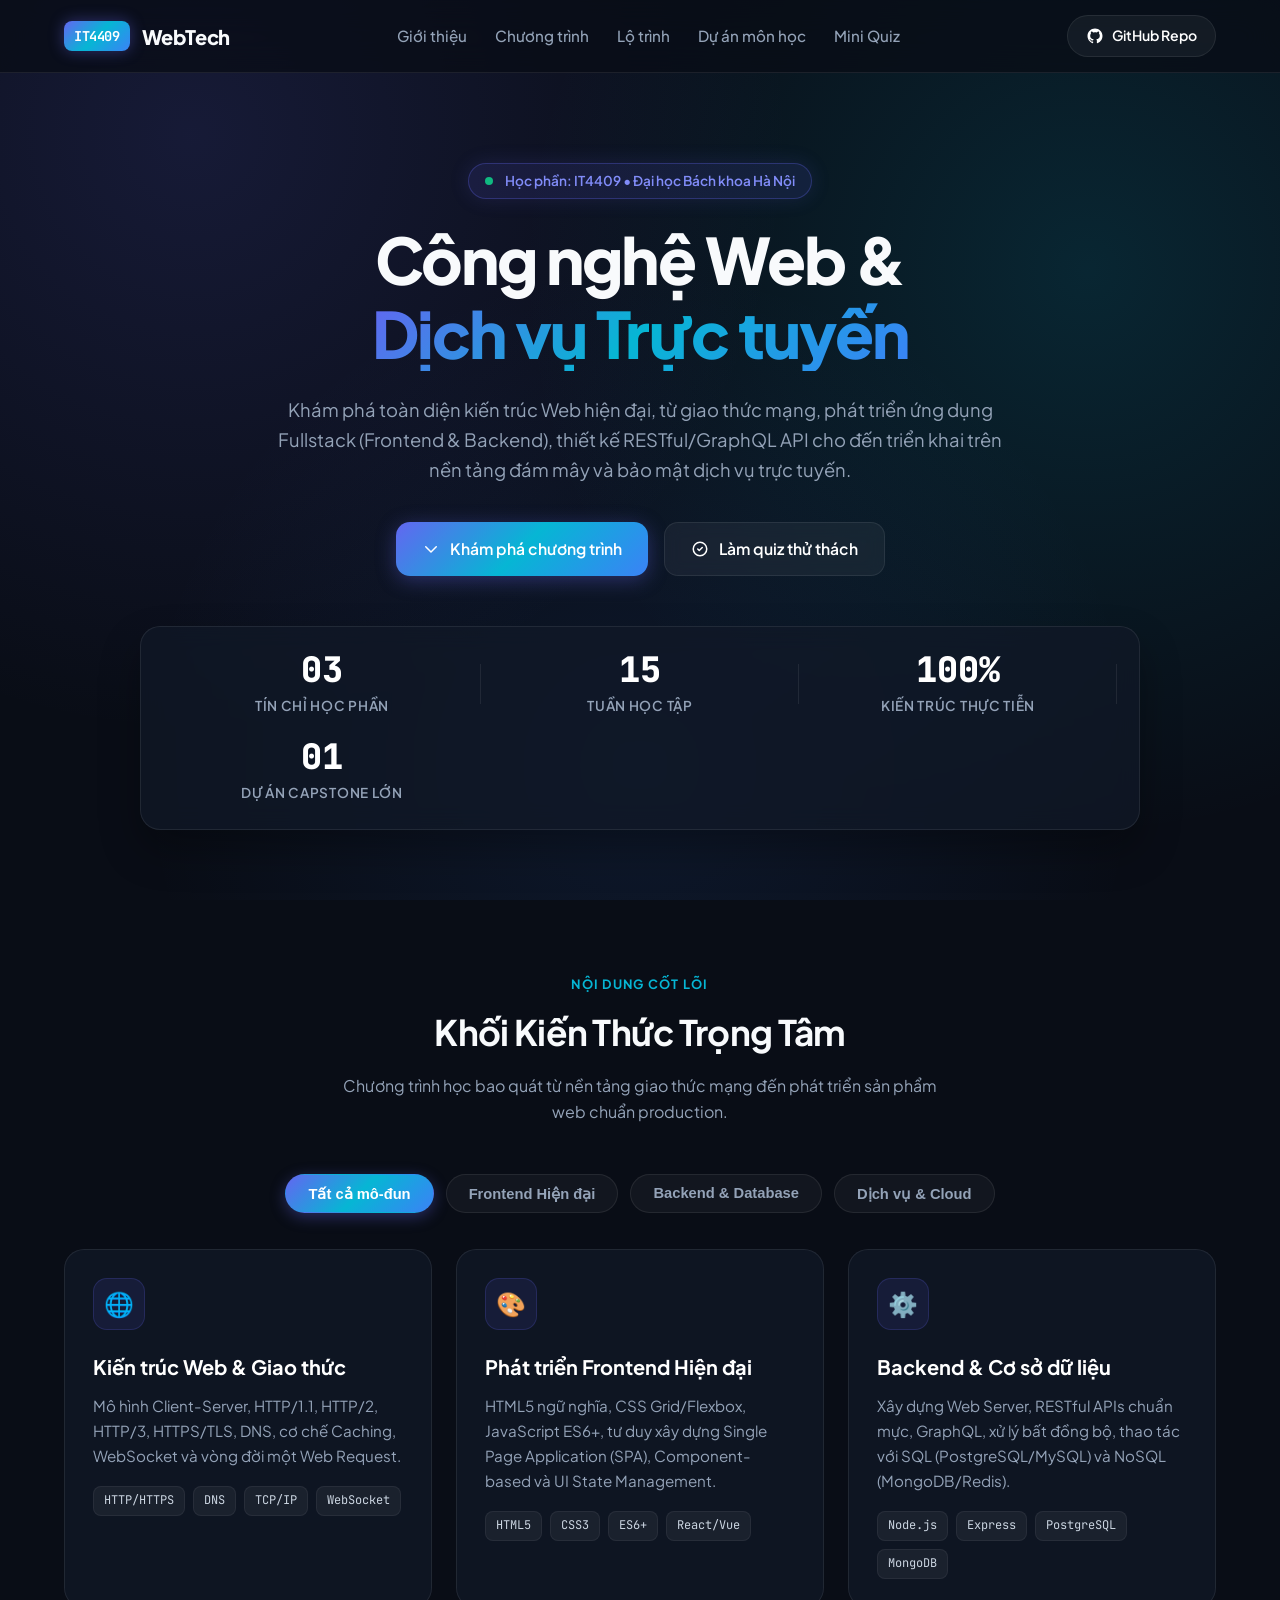
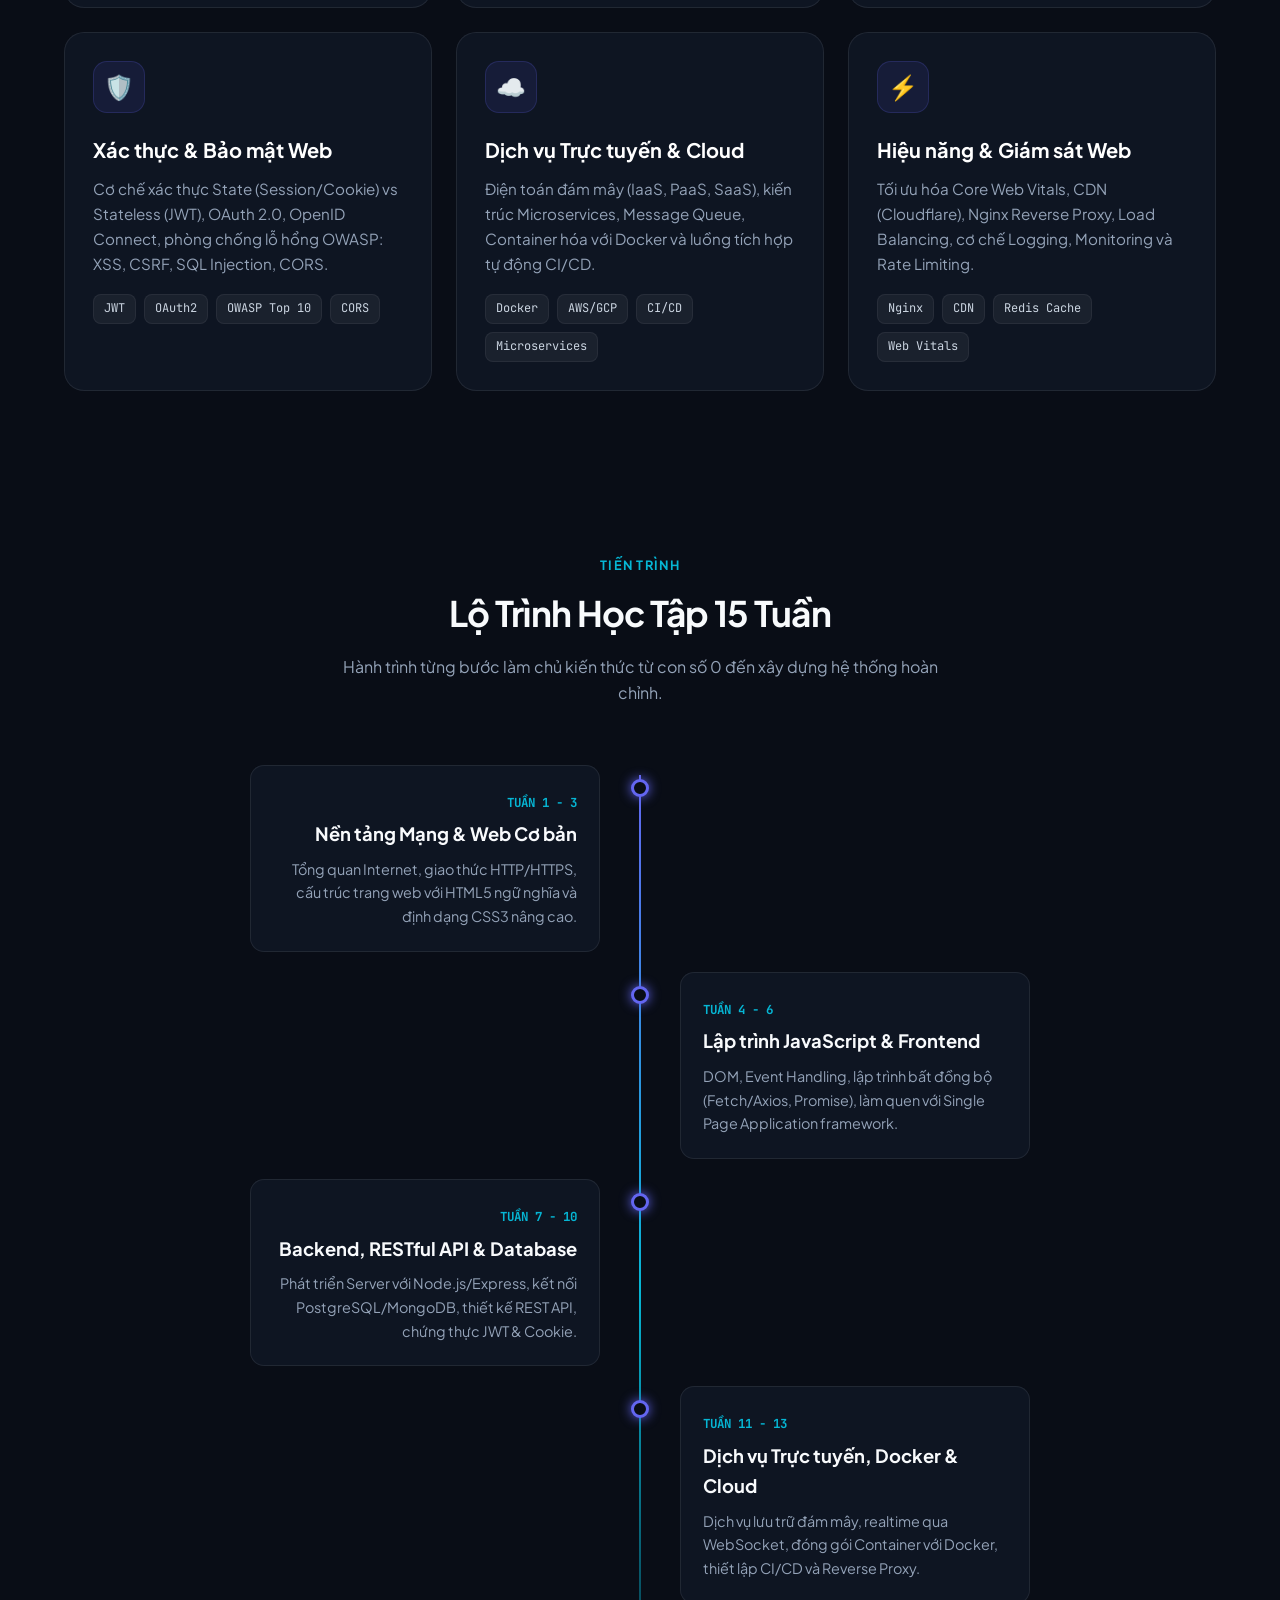
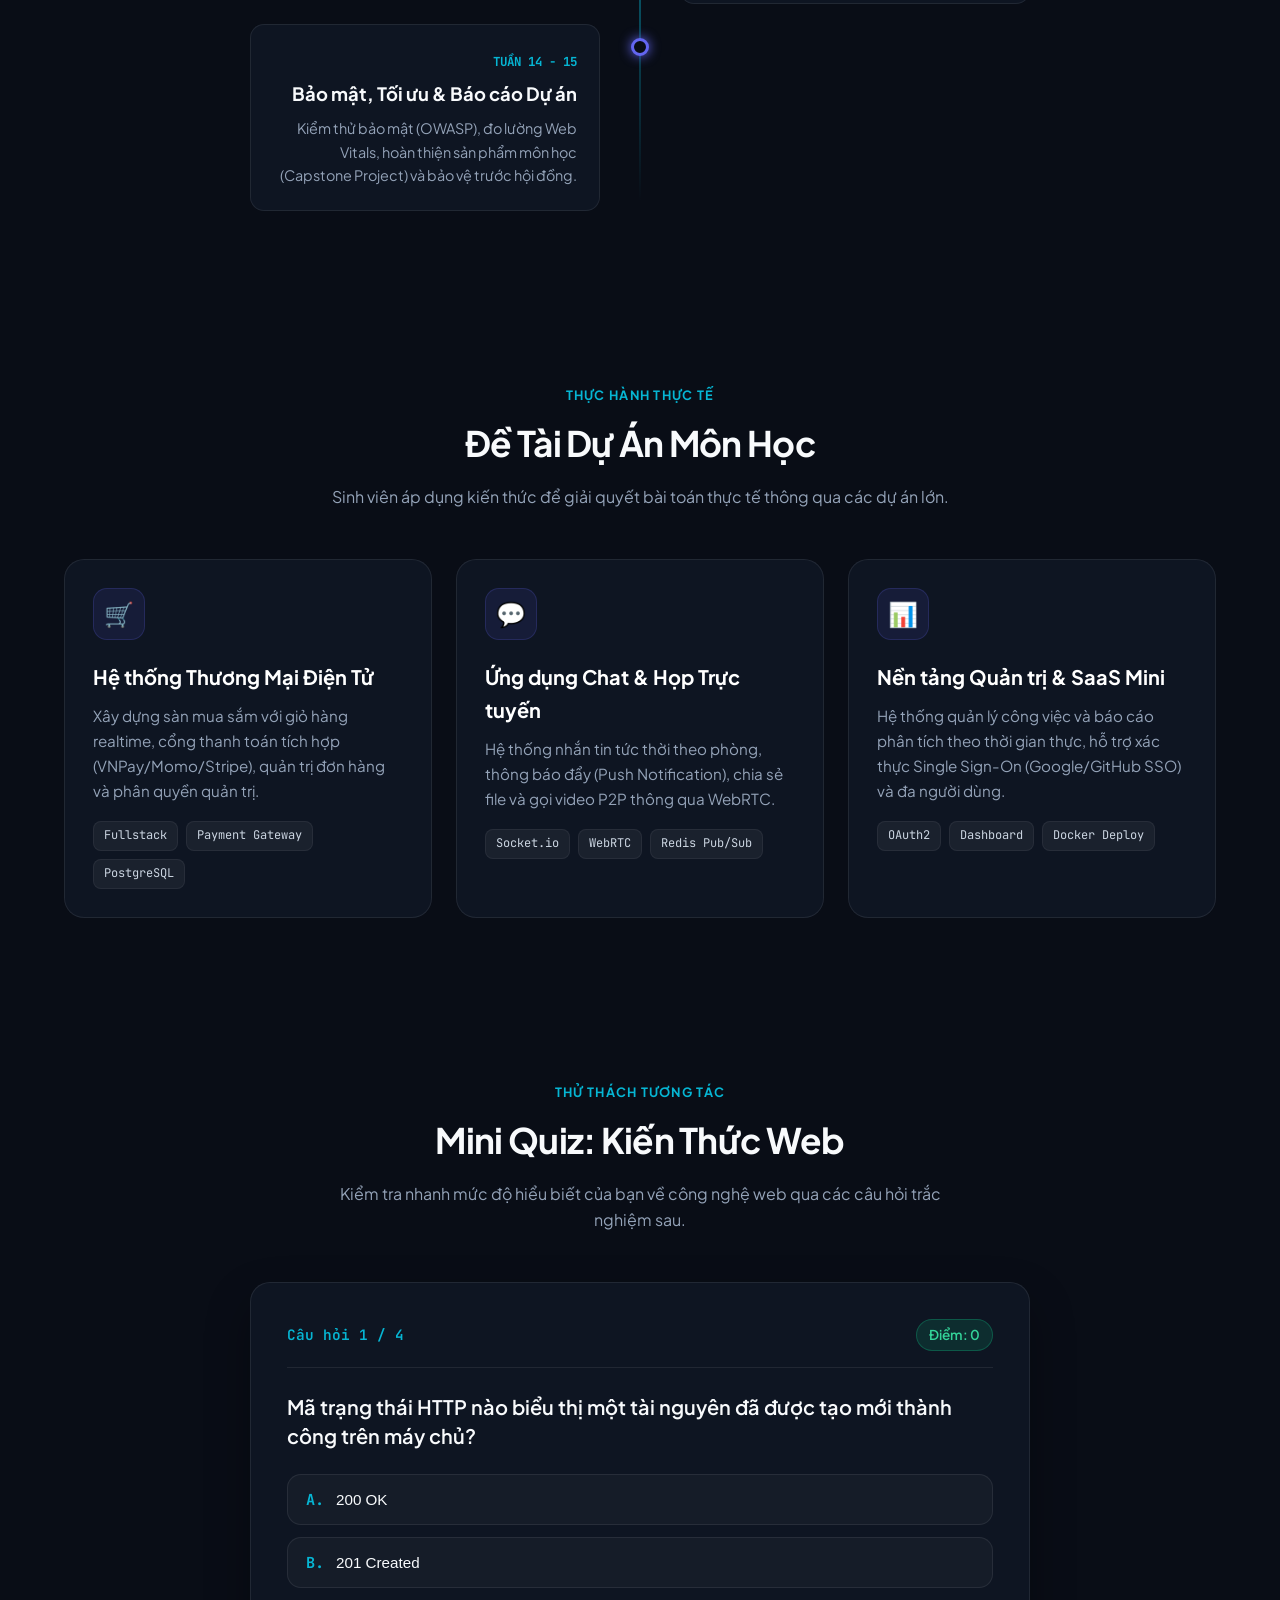
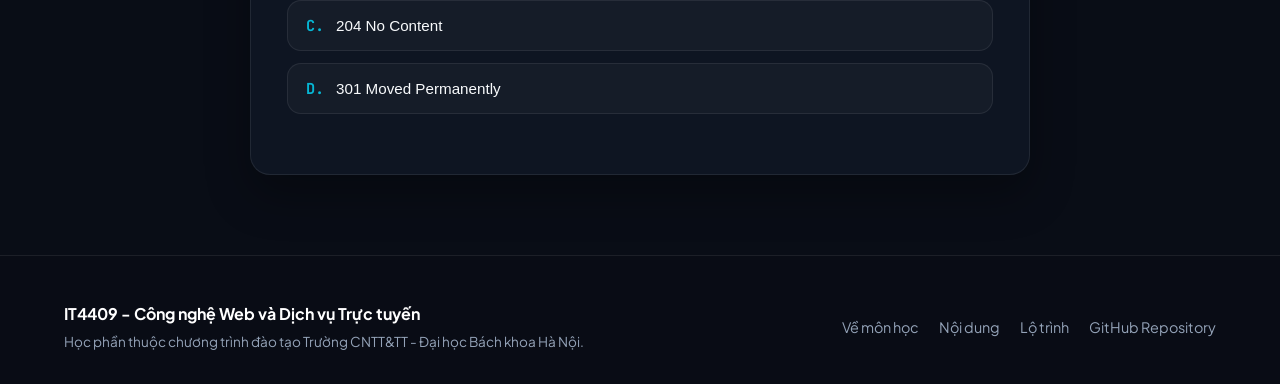
==== index.html @ fde8acfb "feat: thêm trang index.html giới thiệu môn học IT4409 Công nghệ Web và Dịch vụ Trực tuyến" ====
<!DOCTYPE html>
<html lang="vi">
<head>
  <meta charset="UTF-8">
  <meta name="viewport" content="width=device-width, initial-scale=1.0">
  <title>IT4409 - Công nghệ Web và Dịch vụ Trực tuyến</title>
  <meta name="description" content="Trang giới thiệu tổng quan môn học Công nghệ Web và Dịch vụ Trực tuyến (IT4409) - Kiến trúc Web, Lập trình Fullstack, RESTful API và Cloud Services.">
  <link rel="preconnect" href="https://fonts.googleapis.com">
  <link rel="preconnect" href="https://fonts.gstatic.com" crossorigin>
  <link href="https://fonts.googleapis.com/css2?family=Plus+Jakarta+Sans:wght@300;400;500;600;700;800&family=JetBrains+Mono:wght@400;500;600&display=swap" rel="stylesheet">
  
  <style>
    :root {
      --bg-primary: #090d16;
      --bg-secondary: #0f172a;
      --bg-card: rgba(17, 24, 39, 0.75);
      --bg-card-hover: rgba(30, 41, 59, 0.85);
      --border-color: rgba(255, 255, 255, 0.08);
      --border-glow: rgba(99, 102, 241, 0.35);
      --text-main: #f8fafc;
      --text-muted: #94a3b8;
      --accent-primary: #6366f1;
      --accent-secondary: #06b6d4;
      --accent-tertiary: #10b981;
      --accent-gradient: linear-gradient(135deg, #6366f1 0%, #06b6d4 50%, #3b82f6 100%);
      --glow-purple: rgba(99, 102, 241, 0.15);
      --glow-cyan: rgba(6, 182, 212, 0.15);
      --radius-sm: 8px;
      --radius-md: 14px;
      --radius-lg: 20px;
      --transition: all 0.3s cubic-bezier(0.4, 0, 0.2, 1);
    }

    * {
      box-sizing: border-box;
      margin: 0;
      padding: 0;
    }

    html {
      scroll-behavior: smooth;
      font-size: 16px;
    }

    body {
      font-family: 'Plus Jakarta Sans', -apple-system, BlinkMacSystemFont, sans-serif;
      background-color: var(--bg-primary);
      color: var(--text-main);
      line-height: 1.65;
      overflow-x: hidden;
      min-height: 100vh;
      background-image: 
        radial-gradient(circle at 15% 15%, var(--glow-purple) 0%, transparent 45%),
        radial-gradient(circle at 85% 30%, var(--glow-cyan) 0%, transparent 45%),
        radial-gradient(circle at 50% 85%, rgba(59, 130, 246, 0.1) 0%, transparent 50%);
      background-attachment: fixed;
    }

    /* Container */
    .container {
      max-width: 1200px;
      margin: 0 auto;
      padding: 0 24px;
    }

    /* Navigation */
    .navbar {
      position: sticky;
      top: 0;
      z-index: 100;
      backdrop-filter: blur(16px);
      -webkit-backdrop-filter: blur(16px);
      background: rgba(9, 13, 22, 0.75);
      border-bottom: 1px solid var(--border-color);
      transition: var(--transition);
    }

    .nav-container {
      display: flex;
      align-items: center;
      justify-content: space-between;
      height: 72px;
    }

    .brand-logo {
      display: flex;
      align-items: center;
      gap: 12px;
      text-decoration: none;
      color: var(--text-main);
      font-weight: 800;
      font-size: 1.25rem;
      letter-spacing: -0.02em;
    }

    .brand-badge {
      padding: 4px 10px;
      background: var(--accent-gradient);
      color: #fff;
      border-radius: var(--radius-sm);
      font-size: 0.85rem;
      font-family: 'JetBrains Mono', monospace;
      font-weight: 700;
      box-shadow: 0 0 15px rgba(99, 102, 241, 0.4);
    }

    .nav-links {
      display: flex;
      gap: 28px;
      list-style: none;
    }

    .nav-links a {
      text-decoration: none;
      color: var(--text-muted);
      font-weight: 500;
      font-size: 0.95rem;
      transition: var(--transition);
      position: relative;
      padding: 6px 0;
    }

    .nav-links a:hover,
    .nav-links a.active {
      color: #fff;
    }

    .nav-links a::after {
      content: '';
      position: absolute;
      bottom: 0;
      left: 0;
      width: 0;
      height: 2px;
      background: var(--accent-gradient);
      transition: width 0.3s ease;
      border-radius: 2px;
    }

    .nav-links a:hover::after {
      width: 100%;
    }

    .nav-cta {
      display: inline-flex;
      align-items: center;
      gap: 8px;
      padding: 8px 18px;
      border-radius: 999px;
      background: rgba(255, 255, 255, 0.05);
      border: 1px solid var(--border-color);
      color: #fff;
      font-weight: 600;
      font-size: 0.88rem;
      text-decoration: none;
      transition: var(--transition);
    }

    .nav-cta:hover {
      background: rgba(99, 102, 241, 0.2);
      border-color: var(--accent-primary);
      transform: translateY(-2px);
      box-shadow: 0 4px 16px rgba(99, 102, 241, 0.3);
    }

    /* Hero Section */
    .hero {
      padding: 90px 0 60px;
      text-align: center;
      position: relative;
    }

    .hero-badge {
      display: inline-flex;
      align-items: center;
      gap: 8px;
      padding: 6px 16px;
      border-radius: 999px;
      background: rgba(99, 102, 241, 0.12);
      border: 1px solid rgba(99, 102, 241, 0.3);
      color: #818cf8;
      font-size: 0.85rem;
      font-weight: 600;
      margin-bottom: 24px;
      box-shadow: 0 0 20px rgba(99, 102, 241, 0.15);
      animation: pulseBadge 3s infinite alternate ease-in-out;
    }

    @keyframes pulseBadge {
      0% { border-color: rgba(99, 102, 241, 0.3); box-shadow: 0 0 15px rgba(99, 102, 241, 0.15); }
      100% { border-color: rgba(6, 182, 212, 0.5); box-shadow: 0 0 25px rgba(6, 182, 212, 0.25); }
    }

    .hero h1 {
      font-size: clamp(2.4rem, 5vw, 4rem);
      font-weight: 800;
      line-height: 1.15;
      letter-spacing: -0.03em;
      margin-bottom: 24px;
      max-width: 900px;
      margin-left: auto;
      margin-right: auto;
    }

    .gradient-text {
      background: var(--accent-gradient);
      -webkit-background-clip: text;
      -webkit-text-fill-color: transparent;
      display: inline-block;
    }

    .hero p {
      font-size: 1.15rem;
      color: var(--text-muted);
      max-width: 740px;
      margin: 0 auto 36px;
      font-weight: 400;
    }

    .hero-actions {
      display: flex;
      justify-content: center;
      gap: 16px;
      flex-wrap: wrap;
      margin-bottom: 50px;
    }

    .btn {
      display: inline-flex;
      align-items: center;
      gap: 10px;
      padding: 13px 26px;
      border-radius: var(--radius-md);
      font-weight: 600;
      font-size: 0.98rem;
      cursor: pointer;
      text-decoration: none;
      transition: var(--transition);
      border: none;
    }

    .btn-primary {
      background: var(--accent-gradient);
      color: #fff;
      box-shadow: 0 4px 20px rgba(99, 102, 241, 0.35);
    }

    .btn-primary:hover {
      transform: translateY(-3px);
      box-shadow: 0 8px 30px rgba(99, 102, 241, 0.55);
    }

    .btn-secondary {
      background: rgba(255, 255, 255, 0.05);
      border: 1px solid var(--border-color);
      color: #fff;
      backdrop-filter: blur(8px);
    }

    .btn-secondary:hover {
      background: rgba(255, 255, 255, 0.1);
      border-color: rgba(255, 255, 255, 0.2);
      transform: translateY(-3px);
    }

    /* Stats Ribbon */
    .stats-ribbon {
      display: grid;
      grid-template-columns: repeat(auto-fit, minmax(220px, 1fr));
      gap: 20px;
      max-width: 1000px;
      margin: 0 auto;
      background: var(--bg-card);
      backdrop-filter: blur(12px);
      border: 1px solid var(--border-color);
      border-radius: var(--radius-lg);
      padding: 24px 32px;
      box-shadow: 0 20px 40px rgba(0, 0, 0, 0.3);
    }

    .stat-item {
      text-align: center;
      position: relative;
    }

    .stat-item:not(:last-child)::after {
      content: '';
      position: absolute;
      right: -10px;
      top: 20%;
      height: 60%;
      width: 1px;
      background: var(--border-color);
    }

    .stat-number {
      font-size: 2.2rem;
      font-weight: 800;
      font-family: 'JetBrains Mono', monospace;
      color: #fff;
      line-height: 1.1;
      margin-bottom: 6px;
    }

    .stat-label {
      font-size: 0.85rem;
      color: var(--text-muted);
      text-transform: uppercase;
      letter-spacing: 0.05em;
      font-weight: 600;
    }

    /* Sections Shared */
    section {
      padding: 80px 0;
    }

    .section-header {
      text-align: center;
      margin-bottom: 48px;
    }

    .section-badge {
      display: inline-block;
      font-size: 0.8rem;
      text-transform: uppercase;
      letter-spacing: 0.1em;
      color: var(--accent-secondary);
      font-weight: 700;
      margin-bottom: 8px;
    }

    .section-title {
      font-size: 2.2rem;
      font-weight: 700;
      letter-spacing: -0.02em;
      margin-bottom: 12px;
    }

    .section-subtitle {
      color: var(--text-muted);
      max-width: 620px;
      margin: 0 auto;
      font-size: 1rem;
    }

    /* Module Tabs */
    .tab-nav {
      display: flex;
      justify-content: center;
      gap: 12px;
      margin-bottom: 36px;
      flex-wrap: wrap;
    }

    .tab-btn {
      padding: 10px 22px;
      border-radius: 999px;
      background: rgba(255, 255, 255, 0.04);
      border: 1px solid var(--border-color);
      color: var(--text-muted);
      font-weight: 600;
      font-size: 0.92rem;
      cursor: pointer;
      transition: var(--transition);
    }

    .tab-btn:hover {
      color: #fff;
      background: rgba(255, 255, 255, 0.08);
    }

    .tab-btn.active {
      background: var(--accent-gradient);
      color: #fff;
      border-color: transparent;
      box-shadow: 0 4px 15px rgba(99, 102, 241, 0.35);
    }

    .tab-content {
      display: none;
      animation: fadeIn 0.4s ease;
    }

    .tab-content.active {
      display: block;
    }

    @keyframes fadeIn {
      from { opacity: 0; transform: translateY(12px); }
      to { opacity: 1; transform: translateY(0); }
    }

    /* Cards Grid */
    .grid-cards {
      display: grid;
      grid-template-columns: repeat(auto-fit, minmax(320px, 1fr));
      gap: 24px;
    }

    .card {
      background: var(--bg-card);
      backdrop-filter: blur(12px);
      border: 1px solid var(--border-color);
      border-radius: var(--radius-lg);
      padding: 28px;
      transition: var(--transition);
      position: relative;
      overflow: hidden;
    }

    .card::before {
      content: '';
      position: absolute;
      top: 0;
      left: 0;
      right: 0;
      height: 3px;
      background: var(--accent-gradient);
      opacity: 0;
      transition: var(--transition);
    }

    .card:hover {
      transform: translateY(-5px);
      background: var(--bg-card-hover);
      border-color: var(--border-glow);
      box-shadow: 0 15px 35px rgba(0, 0, 0, 0.4);
    }

    .card:hover::before {
      opacity: 1;
    }

    .card-icon {
      width: 52px;
      height: 52px;
      border-radius: var(--radius-md);
      background: rgba(99, 102, 241, 0.1);
      border: 1px solid rgba(99, 102, 241, 0.2);
      display: flex;
      align-items: center;
      justify-content: center;
      font-size: 1.5rem;
      margin-bottom: 20px;
    }

    .card h3 {
      font-size: 1.25rem;
      font-weight: 700;
      margin-bottom: 10px;
      color: #fff;
    }

    .card p {
      color: var(--text-muted);
      font-size: 0.95rem;
      margin-bottom: 18px;
    }

    .tags-container {
      display: flex;
      gap: 8px;
      flex-wrap: wrap;
    }

    .tech-tag {
      font-size: 0.75rem;
      padding: 4px 10px;
      background: rgba(255, 255, 255, 0.05);
      border-radius: var(--radius-sm);
      color: #cbd5e1;
      font-family: 'JetBrains Mono', monospace;
      border: 1px solid rgba(255, 255, 255, 0.06);
    }

    /* Roadmap Timeline */
    .timeline {
      position: relative;
      max-width: 860px;
      margin: 0 auto;
    }

    .timeline::after {
      content: '';
      position: absolute;
      width: 2px;
      background: linear-gradient(to bottom, var(--accent-primary), var(--accent-secondary), transparent);
      top: 20px;
      bottom: 20px;
      left: 50%;
      transform: translateX(-50%);
    }

    .timeline-item {
      padding: 10px 40px;
      position: relative;
      width: 50%;
      box-sizing: border-box;
    }

    .timeline-item.left {
      left: 0;
      text-align: right;
    }

    .timeline-item.right {
      left: 50%;
      text-align: left;
    }

    .timeline-dot {
      position: absolute;
      width: 18px;
      height: 18px;
      border-radius: 50%;
      background: var(--bg-primary);
      border: 3px solid var(--accent-primary);
      top: 24px;
      z-index: 2;
      box-shadow: 0 0 12px var(--accent-primary);
    }

    .timeline-item.left .timeline-dot {
      right: -9px;
    }

    .timeline-item.right .timeline-dot {
      left: -9px;
    }

    .timeline-box {
      background: var(--bg-card);
      backdrop-filter: blur(10px);
      border: 1px solid var(--border-color);
      border-radius: var(--radius-md);
      padding: 22px;
      transition: var(--transition);
    }

    .timeline-box:hover {
      border-color: var(--border-glow);
      transform: translateY(-3px);
      box-shadow: 0 10px 25px rgba(0, 0, 0, 0.3);
    }

    .timeline-week {
      display: inline-block;
      font-size: 0.78rem;
      font-weight: 700;
      color: var(--accent-secondary);
      font-family: 'JetBrains Mono', monospace;
      text-transform: uppercase;
      margin-bottom: 6px;
    }

    .timeline-title {
      font-size: 1.15rem;
      font-weight: 700;
      margin-bottom: 8px;
    }

    .timeline-desc {
      font-size: 0.9rem;
      color: var(--text-muted);
    }

    /* Interactive Quiz Section */
    .quiz-card {
      max-width: 780px;
      margin: 0 auto;
      background: var(--bg-card);
      border: 1px solid var(--border-color);
      border-radius: var(--radius-lg);
      padding: 36px;
      box-shadow: 0 20px 45px rgba(0,0,0,0.3);
      position: relative;
    }

    .quiz-header {
      display: flex;
      justify-content: space-between;
      align-items: center;
      margin-bottom: 24px;
      padding-bottom: 16px;
      border-bottom: 1px solid var(--border-color);
    }

    .quiz-progress {
      font-family: 'JetBrains Mono', monospace;
      font-size: 0.9rem;
      color: var(--accent-secondary);
      font-weight: 600;
    }

    .quiz-score-badge {
      background: rgba(16, 185, 129, 0.15);
      border: 1px solid rgba(16, 185, 129, 0.3);
      color: #34d399;
      padding: 4px 12px;
      border-radius: 999px;
      font-size: 0.85rem;
      font-weight: 600;
    }

    .quiz-question-text {
      font-size: 1.25rem;
      font-weight: 600;
      margin-bottom: 24px;
      line-height: 1.45;
    }

    .quiz-options {
      display: flex;
      flex-direction: column;
      gap: 12px;
      margin-bottom: 24px;
    }

    .quiz-option {
      padding: 14px 18px;
      border-radius: var(--radius-md);
      background: rgba(255, 255, 255, 0.03);
      border: 1px solid var(--border-color);
      color: var(--text-main);
      cursor: pointer;
      text-align: left;
      font-size: 0.95rem;
      transition: var(--transition);
      display: flex;
      align-items: center;
      gap: 12px;
    }

    .quiz-option:hover {
      background: rgba(255, 255, 255, 0.07);
      border-color: rgba(255, 255, 255, 0.2);
    }

    .quiz-option.correct {
      background: rgba(16, 185, 129, 0.18) !important;
      border-color: #10b981 !important;
      color: #a7f3d0 !important;
    }

    .quiz-option.incorrect {
      background: rgba(239, 68, 68, 0.18) !important;
      border-color: #ef4444 !important;
      color: #fca5a5 !important;
    }

    .quiz-feedback {
      padding: 14px;
      border-radius: var(--radius-md);
      background: rgba(255, 255, 255, 0.04);
      font-size: 0.9rem;
      line-height: 1.5;
      display: none;
      margin-bottom: 20px;
    }

    .quiz-actions {
      display: flex;
      justify-content: flex-end;
    }

    /* Footer */
    footer {
      border-top: 1px solid var(--border-color);
      padding: 45px 0 30px;
      background: rgba(9, 13, 22, 0.9);
      color: var(--text-muted);
      font-size: 0.9rem;
    }

    .footer-content {
      display: flex;
      justify-content: space-between;
      align-items: center;
      flex-wrap: wrap;
      gap: 20px;
    }

    .footer-links {
      display: flex;
      gap: 20px;
      list-style: none;
    }

    .footer-links a {
      color: var(--text-muted);
      text-decoration: none;
      transition: var(--transition);
    }

    .footer-links a:hover {
      color: #fff;
    }

    /* Back to Top Button */
    #backToTopBtn {
      position: fixed;
      bottom: 24px;
      right: 24px;
      width: 44px;
      height: 44px;
      border-radius: 50%;
      background: var(--accent-gradient);
      border: none;
      color: white;
      font-size: 1.2rem;
      cursor: pointer;
      display: none;
      align-items: center;
      justify-content: center;
      box-shadow: 0 4px 15px rgba(99, 102, 241, 0.4);
      z-index: 99;
      transition: var(--transition);
    }

    #backToTopBtn:hover {
      transform: translateY(-3px);
      box-shadow: 0 6px 20px rgba(99, 102, 241, 0.6);
    }

    /* Responsive */
    @media (max-width: 768px) {
      .nav-links {
        display: none;
      }
      
      .timeline::after {
        left: 20px;
      }

      .timeline-item {
        width: 100%;
        padding-left: 50px;
        padding-right: 15px;
      }

      .timeline-item.left,
      .timeline-item.right {
        left: 0;
        text-align: left;
      }

      .timeline-item.left .timeline-dot,
      .timeline-item.right .timeline-dot {
        left: 11px;
      }

      .stat-item:not(:last-child)::after {
        display: none;
      }

      .hero {
        padding: 60px 0 40px;
      }
    }
  </style>
</head>
<body>

  <!-- Navigation Bar -->
  <header class="navbar" id="navbar">
    <div class="container nav-container">
      <a href="#" class="brand-logo" id="logoLink">
        <span class="brand-badge">IT4409</span>
        <span>WebTech</span>
      </a>

      <ul class="nav-links">
        <li><a href="#about" id="navAbout">Giới thiệu</a></li>
        <li><a href="#modules" id="navModules">Chương trình</a></li>
        <li><a href="#roadmap" id="navRoadmap">Lộ trình</a></li>
        <li><a href="#projects" id="navProjects">Dự án môn học</a></li>
        <li><a href="#quiz" id="navQuiz">Mini Quiz</a></li>
      </ul>

      <a href="https://github.com/vuhoabinh2416137/IT4409" target="_blank" rel="noopener noreferrer" class="nav-cta" id="githubRepoBtn">
        <svg width="18" height="18" viewBox="0 0 24 24" fill="currentColor">
          <path fill-rule="evenodd" clip-rule="evenodd" d="M12 2C6.477 2 2 6.484 2 12.017c0 4.425 2.865 8.18 6.839 9.504.5.092.682-.217.682-.483 0-.237-.008-.868-.013-1.703-2.782.605-3.369-1.343-3.369-1.343-.454-1.158-1.11-1.466-1.11-1.466-.908-.62.069-.608.069-.608 1.003.07 1.53 1.032 1.53 1.032.892 1.53 2.341 1.088 2.91.832.092-.647.35-1.088.636-1.338-2.22-.253-4.555-1.113-4.555-4.951 0-1.093.39-1.988 1.029-2.688-.103-.253-.446-1.272.098-2.65 0 0 .84-.27 2.75 1.026A9.564 9.564 0 0112 6.844c.85.004 1.705.115 2.504.337 1.909-1.296 2.747-1.027 2.747-1.027.546 1.379.202 2.398.1 2.651.64.7 1.028 1.595 1.028 2.688 0 3.848-2.339 4.695-4.566 4.943.359.309.678.92.678 1.855 0 1.338-.012 2.419-.012 2.747 0 .268.18.58.688.482A10.019 10.019 0 0022 12.017C22 6.484 17.522 2 12 2z"/>
        </svg>
        GitHub Repo
      </a>
    </div>
  </header>

  <!-- Hero Section -->
  <main>
    <section class="hero" id="about">
      <div class="container">
        <div class="hero-badge">
          <span style="display:inline-block; width:8px; height:8px; background:#10b981; border-radius:50%; margin-right:4px;"></span>
          Học phần: IT4409 • Đại học Bách khoa Hà Nội
        </div>

        <h1>
          Công nghệ Web &amp; <br>
          <span class="gradient-text">Dịch vụ Trực tuyến</span>
        </h1>

        <p>
          Khám phá toàn diện kiến trúc Web hiện đại, từ giao thức mạng, phát triển ứng dụng Fullstack (Frontend &amp; Backend), thiết kế RESTful/GraphQL API cho đến triển khai trên nền tảng đám mây và bảo mật dịch vụ trực tuyến.
        </p>

        <div class="hero-actions">
          <a href="#modules" class="btn btn-primary" id="btnExplore">
            <svg width="18" height="18" fill="none" stroke="currentColor" viewBox="0 0 24 24">
              <path stroke-linecap="round" stroke-linejoin="round" stroke-width="2" d="M19 9l-7 7-7-7"></path>
            </svg>
            Khám phá chương trình
          </a>
          <a href="#quiz" class="btn btn-secondary" id="btnTestQuiz">
            <svg width="18" height="18" fill="none" stroke="currentColor" viewBox="0 0 24 24">
              <path stroke-linecap="round" stroke-linejoin="round" stroke-width="2" d="M9 12l2 2 4-4m6 2a9 9 0 11-18 0 9 9 0 0118 0z"></path>
            </svg>
            Làm quiz thử thách
          </a>
        </div>

        <!-- Key Stats Ribbon -->
        <div class="stats-ribbon">
          <div class="stat-item">
            <div class="stat-number">03</div>
            <div class="stat-label">Tín chỉ học phần</div>
          </div>
          <div class="stat-item">
            <div class="stat-number">15</div>
            <div class="stat-label">Tuần học tập</div>
          </div>
          <div class="stat-item">
            <div class="stat-number">100%</div>
            <div class="stat-label">Kiến trúc Thực tiễn</div>
          </div>
          <div class="stat-item">
            <div class="stat-number">01</div>
            <div class="stat-label">Dự án Capstone lớn</div>
          </div>
        </div>
      </div>
    </section>

    <!-- Modules Section -->
    <section id="modules">
      <div class="container">
        <div class="section-header">
          <span class="section-badge">Nội dung cốt lõi</span>
          <h2 class="section-title">Khối Kiến Thức Trọng Tâm</h2>
          <p class="section-subtitle">Chương trình học bao quát từ nền tảng giao thức mạng đến phát triển sản phẩm web chuẩn production.</p>
        </div>

        <!-- Tab Filter -->
        <div class="tab-nav" role="tablist">
          <button class="tab-btn active" data-tab="tab-all" id="tabBtnAll">Tất cả mô-đun</button>
          <button class="tab-btn" data-tab="tab-frontend" id="tabBtnFrontend">Frontend Hiện đại</button>
          <button class="tab-btn" data-tab="tab-backend" id="tabBtnBackend">Backend &amp; Database</button>
          <button class="tab-btn" data-tab="tab-services" id="tabBtnServices">Dịch vụ &amp; Cloud</button>
        </div>

        <!-- Tab Content: ALL -->
        <div class="tab-content active" id="tab-all">
          <div class="grid-cards">
            <!-- Card 1 -->
            <div class="card">
              <div class="card-icon">🌐</div>
              <h3>Kiến trúc Web &amp; Giao thức</h3>
              <p>Mô hình Client-Server, HTTP/1.1, HTTP/2, HTTP/3, HTTPS/TLS, DNS, cơ chế Caching, WebSocket và vòng đời một Web Request.</p>
              <div class="tags-container">
                <span class="tech-tag">HTTP/HTTPS</span>
                <span class="tech-tag">DNS</span>
                <span class="tech-tag">TCP/IP</span>
                <span class="tech-tag">WebSocket</span>
              </div>
            </div>

            <!-- Card 2 -->
            <div class="card">
              <div class="card-icon">🎨</div>
              <h3>Phát triển Frontend Hiện đại</h3>
              <p>HTML5 ngữ nghĩa, CSS Grid/Flexbox, JavaScript ES6+, tư duy xây dựng Single Page Application (SPA), Component-based và UI State Management.</p>
              <div class="tags-container">
                <span class="tech-tag">HTML5</span>
                <span class="tech-tag">CSS3</span>
                <span class="tech-tag">ES6+</span>
                <span class="tech-tag">React/Vue</span>
              </div>
            </div>

            <!-- Card 3 -->
            <div class="card">
              <div class="card-icon">⚙️</div>
              <h3>Backend &amp; Cơ sở dữ liệu</h3>
              <p>Xây dựng Web Server, RESTful APIs chuẩn mực, GraphQL, xử lý bất đồng bộ, thao tác với SQL (PostgreSQL/MySQL) và NoSQL (MongoDB/Redis).</p>
              <div class="tags-container">
                <span class="tech-tag">Node.js</span>
                <span class="tech-tag">Express</span>
                <span class="tech-tag">PostgreSQL</span>
                <span class="tech-tag">MongoDB</span>
              </div>
            </div>

            <!-- Card 4 -->
            <div class="card">
              <div class="card-icon">🛡️</div>
              <h3>Xác thực &amp; Bảo mật Web</h3>
              <p>Cơ chế xác thực State (Session/Cookie) vs Stateless (JWT), OAuth 2.0, OpenID Connect, phòng chống lỗ hổng OWASP: XSS, CSRF, SQL Injection, CORS.</p>
              <div class="tags-container">
                <span class="tech-tag">JWT</span>
                <span class="tech-tag">OAuth2</span>
                <span class="tech-tag">OWASP Top 10</span>
                <span class="tech-tag">CORS</span>
              </div>
            </div>

            <!-- Card 5 -->
            <div class="card">
              <div class="card-icon">☁️</div>
              <h3>Dịch vụ Trực tuyến &amp; Cloud</h3>
              <p>Điện toán đám mây (IaaS, PaaS, SaaS), kiến trúc Microservices, Message Queue, Container hóa với Docker và luồng tích hợp tự động CI/CD.</p>
              <div class="tags-container">
                <span class="tech-tag">Docker</span>
                <span class="tech-tag">AWS/GCP</span>
                <span class="tech-tag">CI/CD</span>
                <span class="tech-tag">Microservices</span>
              </div>
            </div>

            <!-- Card 6 -->
            <div class="card">
              <div class="card-icon">⚡</div>
              <h3>Hiệu năng &amp; Giám sát Web</h3>
              <p>Tối ưu hóa Core Web Vitals, CDN (Cloudflare), Nginx Reverse Proxy, Load Balancing, cơ chế Logging, Monitoring và Rate Limiting.</p>
              <div class="tags-container">
                <span class="tech-tag">Nginx</span>
                <span class="tech-tag">CDN</span>
                <span class="tech-tag">Redis Cache</span>
                <span class="tech-tag">Web Vitals</span>
              </div>
            </div>
          </div>
        </div>

        <!-- Tab Content: FRONTEND -->
        <div class="tab-content" id="tab-frontend">
          <div class="grid-cards">
            <div class="card">
              <div class="card-icon">📑</div>
              <h3>DOM &amp; Event-Driven JS</h3>
              <p>Hiểu sâu về DOM Tree, Virtual DOM, Event Bubbling, Closures, Promises và Async/Await trong JavaScript hiện đại.</p>
              <div class="tags-container">
                <span class="tech-tag">DOM Manipulation</span>
                <span class="tech-tag">Async/Await</span>
                <span class="tech-tag">Event Loop</span>
              </div>
            </div>
            <div class="card">
              <div class="card-icon">📐</div>
              <h3>Responsive Design &amp; CSS Layouts</h3>
              <p>Thiết kế giao diện thích ứng đa màn hình với Flexbox, Grid, CSS Variables và tối ưu hóa trải nghiệm người dùng (UX).</p>
              <div class="tags-container">
                <span class="tech-tag">CSS Flexbox</span>
                <span class="tech-tag">CSS Grid</span>
                <span class="tech-tag">Mobile First</span>
              </div>
            </div>
          </div>
        </div>

        <!-- Tab Content: BACKEND -->
        <div class="tab-content" id="tab-backend">
          <div class="grid-cards">
            <div class="card">
              <div class="card-icon">🗄️</div>
              <h3>Thiết kế API &amp; Kiến trúc Dữ liệu</h3>
              <p>Nguyên tắc RESTful API, mã trạng thái HTTP, thiết kế lược đồ quan hệ, Indexing và tối ưu truy vấn cơ sở dữ liệu lớn.</p>
              <div class="tags-container">
                <span class="tech-tag">RESTful API</span>
                <span class="tech-tag">Relational Schema</span>
                <span class="tech-tag">Indexing</span>
              </div>
            </div>
            <div class="card">
              <div class="card-icon">🔒</div>
              <h3>Bảo mật &amp; Quản trị Phiên</h3>
              <p>Phân quyền Role-based Access Control (RBAC), mã hóa mật khẩu với Bcrypt/Argon2 và bảo vệ các Endpoint nhạy cảm.</p>
              <div class="tags-container">
                <span class="tech-tag">RBAC</span>
                <span class="tech-tag">Bcrypt</span>
                <span class="tech-tag">Security Headers</span>
              </div>
            </div>
          </div>
        </div>

        <!-- Tab Content: SERVICES -->
        <div class="tab-content" id="tab-services">
          <div class="grid-cards">
            <div class="card">
              <div class="card-icon">🐳</div>
              <h3>Container &amp; Triển khai Ứng dụng</h3>
              <p>Đóng gói ứng dụng Fullstack bằng Docker, viết Dockerfile, docker-compose và triển khai lên các nền tảng đám mây.</p>
              <div class="tags-container">
                <span class="tech-tag">Docker</span>
                <span class="tech-tag">Docker Compose</span>
                <span class="tech-tag">Vercel/Render</span>
              </div>
            </div>
            <div class="card">
              <div class="card-icon">🔄</div>
              <h3>Dịch vụ Realtime &amp; Microservices</h3>
              <p>Xây dựng hệ thống giao tiếp tức thời qua Socket.io/WebSocket và chia sẻ tải dịch vụ qua kiến trúc hướng dịch vụ.</p>
              <div class="tags-container">
                <span class="tech-tag">WebSocket</span>
                <span class="tech-tag">Socket.io</span>
                <span class="tech-tag">Event-Driven</span>
              </div>
            </div>
          </div>
        </div>
      </div>
    </section>

    <!-- Roadmap Section -->
    <section id="roadmap">
      <div class="container">
        <div class="section-header">
          <span class="section-badge">Tiến trình</span>
          <h2 class="section-title">Lộ Trình Học Tập 15 Tuần</h2>
          <p class="section-subtitle">Hành trình từng bước làm chủ kiến thức từ con số 0 đến xây dựng hệ thống hoàn chỉnh.</p>
        </div>

        <div class="timeline">
          <!-- Item 1 -->
          <div class="timeline-item left">
            <div class="timeline-dot"></div>
            <div class="timeline-box">
              <span class="timeline-week">Tuần 1 - 3</span>
              <h3 class="timeline-title">Nền tảng Mạng &amp; Web Cơ bản</h3>
              <p class="timeline-desc">Tổng quan Internet, giao thức HTTP/HTTPS, cấu trúc trang web với HTML5 ngữ nghĩa và định dạng CSS3 nâng cao.</p>
            </div>
          </div>

          <!-- Item 2 -->
          <div class="timeline-item right">
            <div class="timeline-dot"></div>
            <div class="timeline-box">
              <span class="timeline-week">Tuần 4 - 6</span>
              <h3 class="timeline-title">Lập trình JavaScript &amp; Frontend</h3>
              <p class="timeline-desc">DOM, Event Handling, lập trình bất đồng bộ (Fetch/Axios, Promise), làm quen với Single Page Application framework.</p>
            </div>
          </div>

          <!-- Item 3 -->
          <div class="timeline-item left">
            <div class="timeline-dot"></div>
            <div class="timeline-box">
              <span class="timeline-week">Tuần 7 - 10</span>
              <h3 class="timeline-title">Backend, RESTful API &amp; Database</h3>
              <p class="timeline-desc">Phát triển Server với Node.js/Express, kết nối PostgreSQL/MongoDB, thiết kế REST API, chứng thực JWT &amp; Cookie.</p>
            </div>
          </div>

          <!-- Item 4 -->
          <div class="timeline-item right">
            <div class="timeline-dot"></div>
            <div class="timeline-box">
              <span class="timeline-week">Tuần 11 - 13</span>
              <h3 class="timeline-title">Dịch vụ Trực tuyến, Docker &amp; Cloud</h3>
              <p class="timeline-desc">Dịch vụ lưu trữ đám mây, realtime qua WebSocket, đóng gói Container với Docker, thiết lập CI/CD và Reverse Proxy.</p>
            </div>
          </div>

          <!-- Item 5 -->
          <div class="timeline-item left">
            <div class="timeline-dot"></div>
            <div class="timeline-box">
              <span class="timeline-week">Tuần 14 - 15</span>
              <h3 class="timeline-title">Bảo mật, Tối ưu &amp; Báo cáo Dự án</h3>
              <p class="timeline-desc">Kiểm thử bảo mật (OWASP), đo lường Web Vitals, hoàn thiện sản phẩm môn học (Capstone Project) và bảo vệ trước hội đồng.</p>
            </div>
          </div>
        </div>
      </div>
    </section>

    <!-- Projects Section -->
    <section id="projects">
      <div class="container">
        <div class="section-header">
          <span class="section-badge">Thực hành thực tế</span>
          <h2 class="section-title">Đề Tài Dự Án Môn Học</h2>
          <p class="section-subtitle">Sinh viên áp dụng kiến thức để giải quyết bài toán thực tế thông qua các dự án lớn.</p>
        </div>

        <div class="grid-cards">
          <div class="card">
            <div class="card-icon">🛒</div>
            <h3>Hệ thống Thương Mại Điện Tử</h3>
            <p>Xây dựng sàn mua sắm với giỏ hàng realtime, cổng thanh toán tích hợp (VNPay/Momo/Stripe), quản trị đơn hàng và phân quyền quản trị.</p>
            <div class="tags-container">
              <span class="tech-tag">Fullstack</span>
              <span class="tech-tag">Payment Gateway</span>
              <span class="tech-tag">PostgreSQL</span>
            </div>
          </div>

          <div class="card">
            <div class="card-icon">💬</div>
            <h3>Ứng dụng Chat &amp; Họp Trực tuyến</h3>
            <p>Hệ thống nhắn tin tức thời theo phòng, thông báo đẩy (Push Notification), chia sẻ file và gọi video P2P thông qua WebRTC.</p>
            <div class="tags-container">
              <span class="tech-tag">Socket.io</span>
              <span class="tech-tag">WebRTC</span>
              <span class="tech-tag">Redis Pub/Sub</span>
            </div>
          </div>

          <div class="card">
            <div class="card-icon">📊</div>
            <h3>Nền tảng Quản trị &amp; SaaS Mini</h3>
            <p>Hệ thống quản lý công việc và báo cáo phân tích theo thời gian thực, hỗ trợ xác thực Single Sign-On (Google/GitHub SSO) và đa người dùng.</p>
            <div class="tags-container">
              <span class="tech-tag">OAuth2</span>
              <span class="tech-tag">Dashboard</span>
              <span class="tech-tag">Docker Deploy</span>
            </div>
          </div>
        </div>
      </div>
    </section>

    <!-- Mini Quiz Section -->
    <section id="quiz">
      <div class="container">
        <div class="section-header">
          <span class="section-badge">Thử thách tương tác</span>
          <h2 class="section-title">Mini Quiz: Kiến Thức Web</h2>
          <p class="section-subtitle">Kiểm tra nhanh mức độ hiểu biết của bạn về công nghệ web qua các câu hỏi trắc nghiệm sau.</p>
        </div>

        <div class="quiz-card" id="quizContainer">
          <div class="quiz-header">
            <span class="quiz-progress" id="quizProgress">Câu hỏi 1 / 4</span>
            <span class="quiz-score-badge" id="quizScore">Điểm: 0</span>
          </div>

          <div class="quiz-question-text" id="quizQuestion">Đang tải câu hỏi...</div>

          <div class="quiz-options" id="quizOptions">
            <!-- Options dynamically injected -->
          </div>

          <div class="quiz-feedback" id="quizFeedback"></div>

          <div class="quiz-actions">
            <button class="btn btn-primary" id="btnNextQuestion" style="display: none;">Câu tiếp theo &rarr;</button>
            <button class="btn btn-secondary" id="btnRestartQuiz" style="display: none;">Làm lại Quiz</button>
          </div>
        </div>
      </div>
    </section>
  </main>

  <!-- Footer -->
  <footer>
    <div class="container footer-content">
      <div>
        <strong style="color: #fff; font-size: 1rem;">IT4409 - Công nghệ Web và Dịch vụ Trực tuyến</strong>
        <p style="margin-top: 4px; font-size: 0.85rem;">Học phần thuộc chương trình đào tạo Trường CNTT&amp;TT - Đại học Bách khoa Hà Nội.</p>
      </div>

      <ul class="footer-links">
        <li><a href="#about">Về môn học</a></li>
        <li><a href="#modules">Nội dung</a></li>
        <li><a href="#roadmap">Lộ trình</a></li>
        <li><a href="https://github.com/vuhoabinh2416137/IT4409" target="_blank" rel="noopener noreferrer">GitHub Repository</a></li>
      </ul>
    </div>
  </footer>

  <!-- Back to Top Floating Button -->
  <button id="backToTopBtn" title="Lên đầu trang" aria-label="Lên đầu trang">&uarr;</button>

  <!-- Javascript Logic -->
  <script>
    // Tab filtering logic
    const tabBtns = document.querySelectorAll('.tab-btn');
    const tabContents = document.querySelectorAll('.tab-content');

    tabBtns.forEach(btn => {
      btn.addEventListener('click', () => {
        tabBtns.forEach(b => b.classList.remove('active'));
        tabContents.forEach(c => c.classList.remove('active'));

        btn.classList.add('active');
        const targetId = btn.getAttribute('data-tab');
        const targetContent = document.getElementById(targetId);
        if (targetContent) {
          targetContent.classList.add('active');
        }
      });
    });

    // Back to top logic
    const backToTopBtn = document.getElementById('backToTopBtn');
    window.addEventListener('scroll', () => {
      if (window.scrollY > 300) {
        backToTopBtn.style.display = 'flex';
      } else {
        backToTopBtn.style.display = 'none';
      }
    });

    backToTopBtn.addEventListener('click', () => {
      window.scrollTo({ top: 0, behavior: 'smooth' });
    });

    // Interactive Quiz Logic
    const quizData = [
      {
        question: "Mã trạng thái HTTP nào biểu thị một tài nguyên đã được tạo mới thành công trên máy chủ?",
        options: [
          "200 OK",
          "201 Created",
          "204 No Content",
          "301 Moved Permanently"
        ],
        answerIndex: 1,
        explanation: "Chính xác! Mã 201 Created được trả về khi yêu cầu HTTP POST tạo mới thành công một tài nguyên."
      },
      {
        question: "Đâu là ưu điểm cốt lõi của giao thức WebSocket so với HTTP truyền thống?",
        options: [
          "Không yêu cầu máy chủ xử lý",
          "Mã hóa dữ liệu mạnh hơn HTTPS",
          "Kênh truyền hai chiều song công (full-duplex) liên tục với độ trễ cực thấp",
          "Tự động lưu trữ dữ liệu vào cơ sở dữ liệu"
        ],
        answerIndex: 2,
        explanation: "Chính xác! WebSocket duy trì một kết nối TCP liên tục giữa client và server, cho phép truyền dữ liệu hai chiều tức thời (realtime)."
      },
      {
        question: "Cơ chế nào được dùng để ngăn chặn tấn công Cross-Site Scripting (XSS)?",
        options: [
          "Sử dụng Content Security Policy (CSP) và mã hóa (sanitize) dữ liệu đầu vào/ra",
          "Chỉ sử dụng phương thức HTTP GET",
          "Lưu mật khẩu người dùng dưới dạng plain-text",
          "Tắt toàn bộ cookie trên trình duyệt"
        ],
        answerIndex: 0,
        explanation: "Chính xác! Cấu hình Content Security Policy (CSP) và làm sạch (escape/sanitize) dữ liệu người dùng nhập là biện pháp phòng thủ hàng đầu chống XSS."
      },
      {
        question: "Trong kiến trúc RESTful API, phương thức HTTP nào thường có tính chất 'Idempotent' (kết quả như nhau dù gọi nhiều lần)?",
        options: [
          "POST",
          "GET, PUT, DELETE",
          "Chỉ có POST và PATCH",
          "Tất cả mọi HTTP method đều không idempotent"
        ],
        answerIndex: 1,
        explanation: "Chính xác! GET, PUT và DELETE là các phương thức idempotent, trong khi POST không đảm bảo tính chất này."
      }
    ];

    let currentQuestionIndex = 0;
    let score = 0;
    let answered = false;

    const quizProgress = document.getElementById('quizProgress');
    const quizScore = document.getElementById('quizScore');
    const quizQuestion = document.getElementById('quizQuestion');
    const quizOptions = document.getElementById('quizOptions');
    const quizFeedback = document.getElementById('quizFeedback');
    const btnNextQuestion = document.getElementById('btnNextQuestion');
    const btnRestartQuiz = document.getElementById('btnRestartQuiz');

    function loadQuestion() {
      answered = false;
      const current = quizData[currentQuestionIndex];
      quizProgress.textContent = `Câu hỏi ${currentQuestionIndex + 1} / ${quizData.length}`;
      quizScore.textContent = `Điểm: ${score}`;
      quizQuestion.textContent = current.question;
      quizFeedback.style.display = 'none';
      btnNextQuestion.style.display = 'none';
      btnRestartQuiz.style.display = 'none';
      quizOptions.innerHTML = '';

      current.options.forEach((optText, index) => {
        const btn = document.createElement('button');
        btn.className = 'quiz-option';
        btn.innerHTML = `<span style="font-weight:700; color:var(--accent-secondary); font-family: 'JetBrains Mono', monospace;">${String.fromCharCode(65 + index)}.</span> ${optText}`;
        btn.addEventListener('click', () => handleSelectOption(index));
        quizOptions.appendChild(btn);
      });
    }

    function handleSelectOption(selectedIndex) {
      if (answered) return;
      answered = true;
      const current = quizData[currentQuestionIndex];
      const optionButtons = quizOptions.querySelectorAll('.quiz-option');

      if (selectedIndex === current.answerIndex) {
        score += 25;
        quizScore.textContent = `Điểm: ${score}`;
        optionButtons[selectedIndex].classList.add('correct');
        quizFeedback.style.color = '#34d399';
        quizFeedback.style.border = '1px solid rgba(16, 185, 129, 0.3)';
        quizFeedback.style.background = 'rgba(16, 185, 129, 0.1)';
        quizFeedback.innerHTML = `<strong>Tuyệt vời!</strong> ${current.explanation}`;
      } else {
        optionButtons[selectedIndex].classList.add('incorrect');
        optionButtons[current.answerIndex].classList.add('correct');
        quizFeedback.style.color = '#fca5a5';
        quizFeedback.style.border = '1px solid rgba(239, 68, 68, 0.3)';
        quizFeedback.style.background = 'rgba(239, 68, 68, 0.1)';
        quizFeedback.innerHTML = `<strong>Chưa chính xác!</strong> ${current.explanation}`;
      }

      quizFeedback.style.display = 'block';

      if (currentQuestionIndex < quizData.length - 1) {
        btnNextQuestion.style.display = 'inline-flex';
      } else {
        // Quiz completed
        setTimeout(() => {
          showQuizSummary();
        }, 1200);
      }
    }

    function showQuizSummary() {
      quizProgress.textContent = "Hoàn thành thử thách!";
      quizQuestion.textContent = `Chúc mừng bạn đã hoàn thành Quiz!`;
      quizOptions.innerHTML = `
        <div style="text-align: center; padding: 20px 0;">
          <div style="font-size: 3rem; font-weight: 800; color: var(--accent-secondary); font-family: 'JetBrains Mono', monospace;">
            ${score} / 100
          </div>
          <p style="color: var(--text-muted); margin-top: 8px;">
            ${score === 100 ? 'Xuất sắc! Bạn nắm rất vững kiến thức Web cơ bản & dịch vụ trực tuyến.' : 'Rất tốt! Môn học IT4409 sẽ giúp bạn củng cố và nâng cao toàn diện các mảng kiến thức này.'}
          </p>
        </div>
      `;
      quizFeedback.style.display = 'none';
      btnNextQuestion.style.display = 'none';
      btnRestartQuiz.style.display = 'inline-flex';
    }

    btnNextQuestion.addEventListener('click', () => {
      currentQuestionIndex++;
      loadQuestion();
    });

    btnRestartQuiz.addEventListener('click', () => {
      currentQuestionIndex = 0;
      score = 0;
      loadQuestion();
    });

    // Initialize Quiz on load
    loadQuestion();
  </script>
</body>
</html>
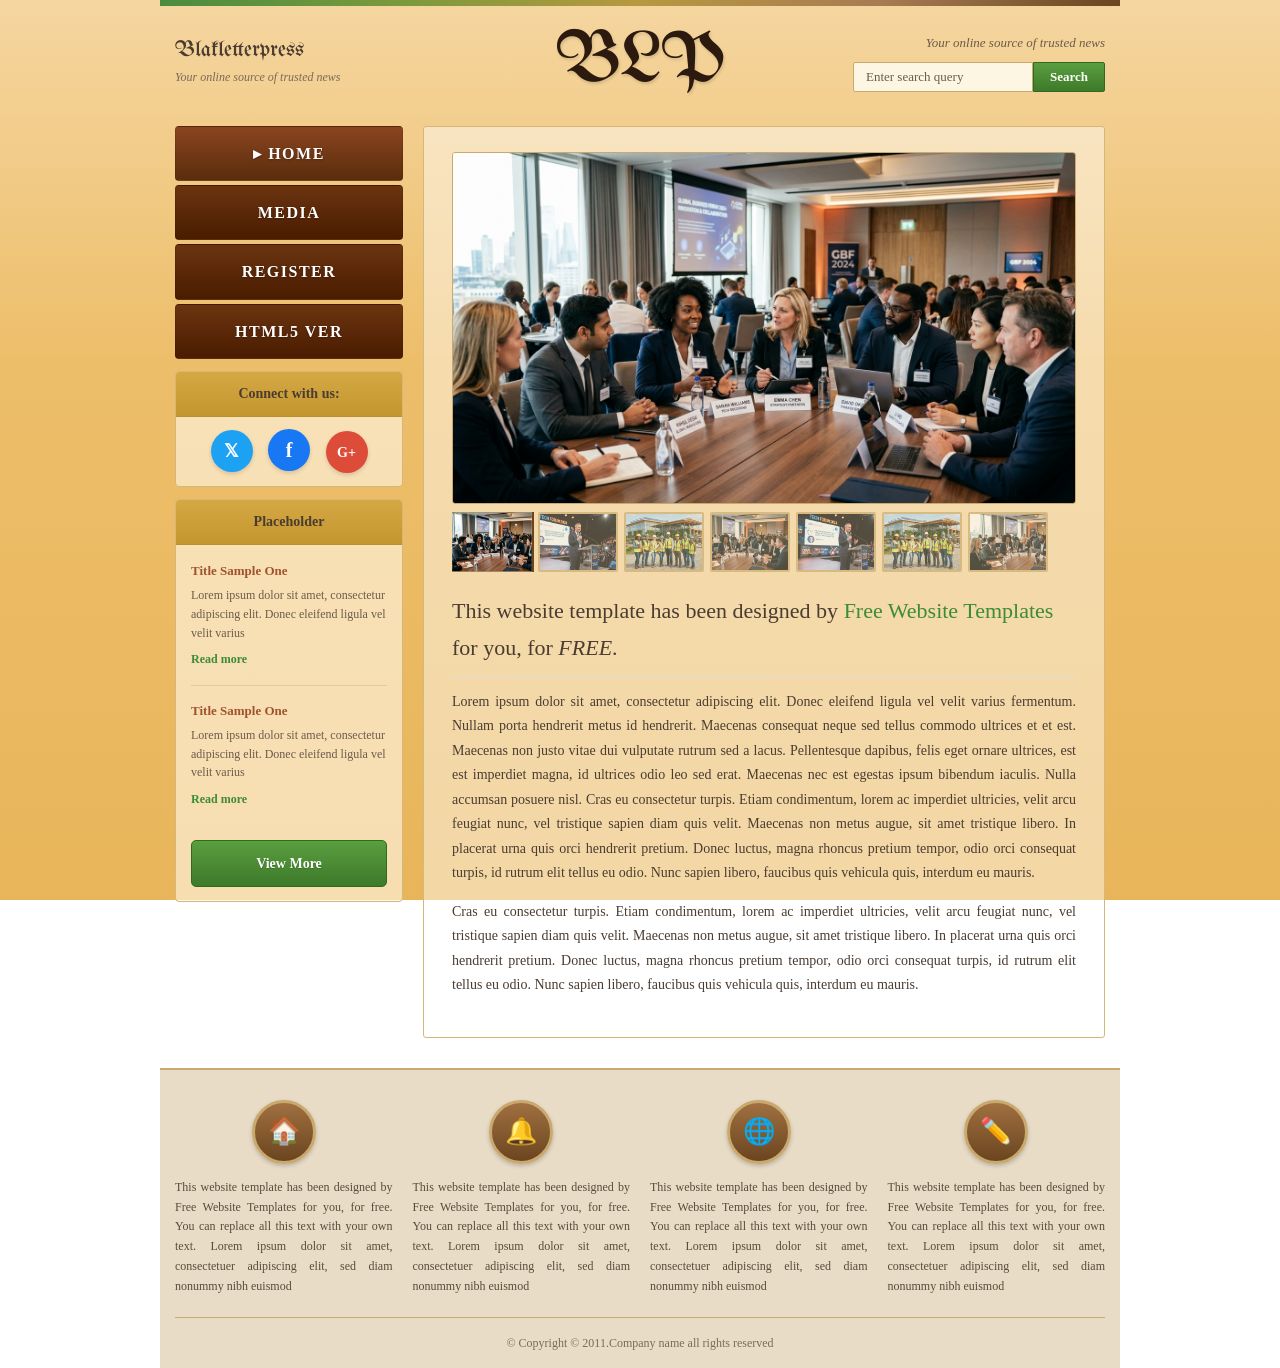
==== commit 04db684d: "Update navigation links to enable inter-page routing" ====
--- a/index.html
+++ b/index.html
@@ -1,1368 +1,195 @@
 <!DOCTYPE html>
-<html lang="vi">
+<!-- Website template by freewebsitetemplates.com -->
+<html>
+
 <head>
-  <meta charset="UTF-8">
-  <meta name="viewport" content="width=device-width, initial-scale=1.0">
-  <title>IT4409 - Công nghệ Web và Dịch vụ Trực tuyến</title>
-  <meta name="description" content="Trang giới thiệu tổng quan môn học Công nghệ Web và Dịch vụ Trực tuyến (IT4409) - Kiến trúc Web, Lập trình Fullstack, RESTful API và Cloud Services.">
-  <link rel="preconnect" href="https://fonts.googleapis.com">
-  <link rel="preconnect" href="https://fonts.gstatic.com" crossorigin>
-  <link href="https://fonts.googleapis.com/css2?family=Plus+Jakarta+Sans:wght@300;400;500;600;700;800&family=JetBrains+Mono:wght@400;500;600&display=swap" rel="stylesheet">
-  
-  <style>
-    :root {
-      --bg-primary: #090d16;
-      --bg-secondary: #0f172a;
-      --bg-card: rgba(17, 24, 39, 0.75);
-      --bg-card-hover: rgba(30, 41, 59, 0.85);
-      --border-color: rgba(255, 255, 255, 0.08);
-      --border-glow: rgba(99, 102, 241, 0.35);
-      --text-main: #f8fafc;
-      --text-muted: #94a3b8;
-      --accent-primary: #6366f1;
-      --accent-secondary: #06b6d4;
-      --accent-tertiary: #10b981;
-      --accent-gradient: linear-gradient(135deg, #6366f1 0%, #06b6d4 50%, #3b82f6 100%);
-      --glow-purple: rgba(99, 102, 241, 0.15);
-      --glow-cyan: rgba(6, 182, 212, 0.15);
-      --radius-sm: 8px;
-      --radius-md: 14px;
-      --radius-lg: 20px;
-      --transition: all 0.3s cubic-bezier(0.4, 0, 0.2, 1);
-    }
+    <meta charset="UTF-8">
+    <title>Home - Blakletterpress Website Template</title>
+    <link rel="stylesheet" href="css/style.css" type="text/css">
+</head>
 
-    * {
-      box-sizing: border-box;
-      margin: 0;
-      padding: 0;
-    }
+<body>
+    <div id="page">
+        <div id="header">
+            <div id="motto">
+                <a href="index.html" class="sitename">Blakletterpress</a>
+                <p>Your online source of trusted news</p>
+            </div>
+            <div id="logo">
+                <a href="index.html">BLP</a>
+            </div>
+            <div id="searchbar">
+                <div class="motto-text">Your online source of trusted news</div>
+                <form action="#" method="post">
+                    <input type="text" value="Enter search query" class="txtfield"
+                        onBlur="javascript:if(this.value==''){this.value=this.defaultValue;}"
+                        onFocus="javascript:if(this.value==this.defaultValue){this.value='';}">
+                    <input type="submit" value="Search" class="btn">
+                </form>
+            </div>
+        </div>
+        <div id="contents">
+            <div id="main">
+                <div class="body">
+                    <!-- Image Slideshow -->
+                    <div class="slideshow">
+                        <div class="main-image">
+                            <img src="images/event_hero.jpg" alt="Featured Image" id="mainSlideImg">
+                        </div>
+                        <div class="thumbnails">
+                            <img src="images/event_hero.jpg" alt="Thumbnail 1" class="active"
+                                onclick="changeSlide(this)">
+                            <img src="images/video_thumbnail.jpg" alt="Thumbnail 2" onclick="changeSlide(this)">
+                            <img src="images/gallery_image.jpg" alt="Thumbnail 3" onclick="changeSlide(this)">
+                            <img src="images/event_hero.jpg" alt="Thumbnail 4" onclick="changeSlide(this)"
+                                style="object-position: right;">
+                            <img src="images/video_thumbnail.jpg" alt="Thumbnail 5" onclick="changeSlide(this)"
+                                style="object-position: left;">
+                            <img src="images/gallery_image.jpg" alt="Thumbnail 6" onclick="changeSlide(this)"
+                                style="object-position: center top;">
+                            <img src="images/event_hero.jpg" alt="Thumbnail 7" onclick="changeSlide(this)"
+                                style="object-position: left top;">
+                        </div>
+                    </div>
 
-    html {
-      scroll-behavior: smooth;
-      font-size: 16px;
-    }
+                    <h2>
+                        This website template has been designed by
+                        <a href="http://freewebsitetemplates.com">Free Website Templates</a> for you, for
+                        <em>FREE</em>.
+                    </h2>
+                    <p>
+                        Lorem ipsum dolor sit amet, consectetur adipiscing elit. Donec eleifend ligula vel velit varius
+                        fermentum. Nullam porta hendrerit metus id hendrerit. Maecenas consequat neque sed tellus
+                        commodo ultrices et et est. Maecenas non justo vitae dui vulputate rutrum sed a lacus.
+                        Pellentesque dapibus, felis eget ornare ultrices, est est imperdiet magna, id ultrices odio leo
+                        sed erat. Maecenas nec est egestas ipsum bibendum iaculis. Nulla accumsan posuere nisl. Cras eu
+                        consectetur turpis. Etiam condimentum, lorem ac imperdiet ultricies, velit arcu feugiat nunc, vel
+                        tristique sapien diam quis velit. Maecenas non metus augue, sit amet tristique libero. In
+                        placerat urna quis orci hendrerit pretium. Donec luctus, magna rhoncus pretium tempor, odio orci
+                        consequat turpis, id rutrum elit tellus eu odio. Nunc sapien libero, faucibus quis vehicula
+                        quis, interdum eu mauris.
+                    </p>
+                    <p>
+                        Cras eu consectetur turpis. Etiam condimentum, lorem ac imperdiet ultricies, velit arcu feugiat
+                        nunc, vel tristique sapien diam quis velit. Maecenas non metus augue, sit amet tristique libero.
+                        In placerat urna quis orci hendrerit pretium. Donec luctus, magna rhoncus pretium tempor, odio
+                        orci consequat turpis, id rutrum elit tellus eu odio. Nunc sapien libero, faucibus quis vehicula
+                        quis, interdum eu mauris.
+                    </p>
+                </div>
+            </div>
+            <div id="sidebar">
+                <div id="navigation">
+                    <div>
+                        <ul>
+                            <li>
+                                <a href="index.html" class="active">Home</a>
+                            </li>
+                            <li>
+                                <a href="media.html">Media</a>
+                            </li>
+                            <li>
+                                <a href="register.html">Register</a>
+                            </li>
+                            <li>
+                                <a href="index_new.html">HTML5 Ver</a>
+                            </li>
+                        </ul>
+                    </div>
+                </div>
+                <div class="section">
+                    <div id="connect">
+                        <h2>Connect with us:</h2>
+                        <a href="http://freewebsitetemplates.com/go/twitter/" target="_blank" class="twitter"></a> <a
+                            href="http://freewebsitetemplates.com/go/facebook/" target="_blank" class="facebook"></a> <a
+                            href="http://freewebsitetemplates.com/go/googleplus/" target="_blank"
+                            class="googleplus"></a>
+                    </div>
+                </div>
+                <div class="section">
+                    <div id="posts">
+                        <h2>Placeholder</h2>
+                        <ul>
+                            <li>
+                                <h5>Title Sample One</h5>
+                                <p>
+                                    Lorem ipsum dolor sit amet, consectetur adipiscing elit. Donec eleifend ligula vel
+                                    velit varius
+                                </p>
+                                <a href="media.html" class="more">Read more</a>
+                            </li>
+                            <li>
+                                <h5>Title Sample One</h5>
+                                <p>
+                                    Lorem ipsum dolor sit amet, consectetur adipiscing elit. Donec eleifend ligula vel
+                                    velit varius
+                                </p>
+                                <a href="media.html" class="more">Read more</a>
+                            </li>
+                        </ul>
+                        <a href="media.html" class="btn2">View More</a>
+                    </div>
+                </div>
+            </div>
+        </div>
+        <div id="footer">
+            <div>
+                <ul id="featured">
+                    <li>
+                        <a href="index.html" class="home"></a>
+                        <p>
+                            This website template has been designed by Free Website Templates for you, for free. You can
+                            replace all this text with your own text. Lorem ipsum dolor sit amet, consectetuer
+                            adipiscing elit, sed diam nonummy nibh euismod
+                        </p>
+                    </li>
+                    <li>
+                        <a href="index.html" class="bell"></a>
+                        <p>
+                            This website template has been designed by Free Website Templates for you, for free. You can
+                            replace all this text with your own text. Lorem ipsum dolor sit amet, consectetuer
+                            adipiscing elit, sed diam nonummy nibh euismod
+                        </p>
+                    </li>
+                    <li>
+                        <a href="index.html" class="globe"></a>
+                        <p>
+                            This website template has been designed by Free Website Templates for you, for free. You can
+                            replace all this text with your own text. Lorem ipsum dolor sit amet, consectetuer
+                            adipiscing elit, sed diam nonummy nibh euismod
+                        </p>
+                    </li>
+                    <li>
+                        <a href="index.html" class="pencil"></a>
+                        <p>
+                            This website template has been designed by Free Website Templates for you, for free. You can
+                            replace all this text with your own text. Lorem ipsum dolor sit amet, consectetuer
+                            adipiscing elit, sed diam nonummy nibh euismod
+                        </p>
+                    </li>
+                </ul>
+                <p id="footnote">
+                    © Copyright © 2011.Company name all rights reserved
+                </p>
+            </div>
+        </div>
+    </div>
 
-    body {
-      font-family: 'Plus Jakarta Sans', -apple-system, BlinkMacSystemFont, sans-serif;
-      background-color: var(--bg-primary);
-      color: var(--text-main);
-      line-height: 1.65;
-      overflow-x: hidden;
-      min-height: 100vh;
-      background-image: 
-        radial-gradient(circle at 15% 15%, var(--glow-purple) 0%, transparent 45%),
-        radial-gradient(circle at 85% 30%, var(--glow-cyan) 0%, transparent 45%),
-        radial-gradient(circle at 50% 85%, rgba(59, 130, 246, 0.1) 0%, transparent 50%);
-      background-attachment: fixed;
-    }
+    <script>
+        // Simple Image Slideshow
+        function changeSlide(thumb) {
+            var mainImg = document.getElementById('mainSlideImg');
+            mainImg.style.opacity = '0';
+            setTimeout(function () {
+                mainImg.src = thumb.src;
+                mainImg.style.opacity = '1';
+            }, 200);
+            // Update active thumbnail
+            var thumbs = document.querySelectorAll('.thumbnails img');
+            thumbs.forEach(function (t) { t.classList.remove('active'); });
+            thumb.classList.add('active');
+        }
+    </script>
+</body>
 
-    /* Container */
-    .container {
-      max-width: 1200px;
-      margin: 0 auto;
-      padding: 0 24px;
-    }
-
-    /* Navigation */
-    .navbar {
-      position: sticky;
-      top: 0;
-      z-index: 100;
-      backdrop-filter: blur(16px);
-      -webkit-backdrop-filter: blur(16px);
-      background: rgba(9, 13, 22, 0.75);
-      border-bottom: 1px solid var(--border-color);
-      transition: var(--transition);
-    }
-
-    .nav-container {
-      display: flex;
-      align-items: center;
-      justify-content: space-between;
-      height: 72px;
-    }
-
-    .brand-logo {
-      display: flex;
-      align-items: center;
-      gap: 12px;
-      text-decoration: none;
-      color: var(--text-main);
-      font-weight: 800;
-      font-size: 1.25rem;
-      letter-spacing: -0.02em;
-    }
-
-    .brand-badge {
-      padding: 4px 10px;
-      background: var(--accent-gradient);
-      color: #fff;
-      border-radius: var(--radius-sm);
-      font-size: 0.85rem;
-      font-family: 'JetBrains Mono', monospace;
-      font-weight: 700;
-      box-shadow: 0 0 15px rgba(99, 102, 241, 0.4);
-    }
-
-    .nav-links {
-      display: flex;
-      gap: 28px;
-      list-style: none;
-    }
-
-    .nav-links a {
-      text-decoration: none;
-      color: var(--text-muted);
-      font-weight: 500;
-      font-size: 0.95rem;
-      transition: var(--transition);
-      position: relative;
-      padding: 6px 0;
-    }
-
-    .nav-links a:hover,
-    .nav-links a.active {
-      color: #fff;
-    }
-
-    .nav-links a::after {
-      content: '';
-      position: absolute;
-      bottom: 0;
-      left: 0;
-      width: 0;
-      height: 2px;
-      background: var(--accent-gradient);
-      transition: width 0.3s ease;
-      border-radius: 2px;
-    }
-
-    .nav-links a:hover::after {
-      width: 100%;
-    }
-
-    .nav-cta {
-      display: inline-flex;
-      align-items: center;
-      gap: 8px;
-      padding: 8px 18px;
-      border-radius: 999px;
-      background: rgba(255, 255, 255, 0.05);
-      border: 1px solid var(--border-color);
-      color: #fff;
-      font-weight: 600;
-      font-size: 0.88rem;
-      text-decoration: none;
-      transition: var(--transition);
-    }
-
-    .nav-cta:hover {
-      background: rgba(99, 102, 241, 0.2);
-      border-color: var(--accent-primary);
-      transform: translateY(-2px);
-      box-shadow: 0 4px 16px rgba(99, 102, 241, 0.3);
-    }
-
-    /* Hero Section */
-    .hero {
-      padding: 90px 0 60px;
-      text-align: center;
-      position: relative;
-    }
-
-    .hero-badge {
-      display: inline-flex;
-      align-items: center;
-      gap: 8px;
-      padding: 6px 16px;
-      border-radius: 999px;
-      background: rgba(99, 102, 241, 0.12);
-      border: 1px solid rgba(99, 102, 241, 0.3);
-      color: #818cf8;
-      font-size: 0.85rem;
-      font-weight: 600;
-      margin-bottom: 24px;
-      box-shadow: 0 0 20px rgba(99, 102, 241, 0.15);
-      animation: pulseBadge 3s infinite alternate ease-in-out;
-    }
-
-    @keyframes pulseBadge {
-      0% { border-color: rgba(99, 102, 241, 0.3); box-shadow: 0 0 15px rgba(99, 102, 241, 0.15); }
-      100% { border-color: rgba(6, 182, 212, 0.5); box-shadow: 0 0 25px rgba(6, 182, 212, 0.25); }
-    }
-
-    .hero h1 {
-      font-size: clamp(2.4rem, 5vw, 4rem);
-      font-weight: 800;
-      line-height: 1.15;
-      letter-spacing: -0.03em;
-      margin-bottom: 24px;
-      max-width: 900px;
-      margin-left: auto;
-      margin-right: auto;
-    }
-
-    .gradient-text {
-      background: var(--accent-gradient);
-      -webkit-background-clip: text;
-      -webkit-text-fill-color: transparent;
-      display: inline-block;
-    }
-
-    .hero p {
-      font-size: 1.15rem;
-      color: var(--text-muted);
-      max-width: 740px;
-      margin: 0 auto 36px;
-      font-weight: 400;
-    }
-
-    .hero-actions {
-      display: flex;
-      justify-content: center;
-      gap: 16px;
-      flex-wrap: wrap;
-      margin-bottom: 50px;
-    }
-
-    .btn {
-      display: inline-flex;
-      align-items: center;
-      gap: 10px;
-      padding: 13px 26px;
-      border-radius: var(--radius-md);
-      font-weight: 600;
-      font-size: 0.98rem;
-      cursor: pointer;
-      text-decoration: none;
-      transition: var(--transition);
-      border: none;
-    }
-
-    .btn-primary {
-      background: var(--accent-gradient);
-      color: #fff;
-      box-shadow: 0 4px 20px rgba(99, 102, 241, 0.35);
-    }
-
-    .btn-primary:hover {
-      transform: translateY(-3px);
-      box-shadow: 0 8px 30px rgba(99, 102, 241, 0.55);
-    }
-
-    .btn-secondary {
-      background: rgba(255, 255, 255, 0.05);
-      border: 1px solid var(--border-color);
-      color: #fff;
-      backdrop-filter: blur(8px);
-    }
-
-    .btn-secondary:hover {
-      background: rgba(255, 255, 255, 0.1);
-      border-color: rgba(255, 255, 255, 0.2);
-      transform: translateY(-3px);
-    }
-
-    /* Stats Ribbon */
-    .stats-ribbon {
-      display: grid;
-      grid-template-columns: repeat(auto-fit, minmax(220px, 1fr));
-      gap: 20px;
-      max-width: 1000px;
-      margin: 0 auto;
-      background: var(--bg-card);
-      backdrop-filter: blur(12px);
-      border: 1px solid var(--border-color);
-      border-radius: var(--radius-lg);
-      padding: 24px 32px;
-      box-shadow: 0 20px 40px rgba(0, 0, 0, 0.3);
-    }
-
-    .stat-item {
-      text-align: center;
-      position: relative;
-    }
-
-    .stat-item:not(:last-child)::after {
-      content: '';
-      position: absolute;
-      right: -10px;
-      top: 20%;
-      height: 60%;
-      width: 1px;
-      background: var(--border-color);
-    }
-
-    .stat-number {
-      font-size: 2.2rem;
-      font-weight: 800;
-      font-family: 'JetBrains Mono', monospace;
-      color: #fff;
-      line-height: 1.1;
-      margin-bottom: 6px;
-    }
-
-    .stat-label {
-      font-size: 0.85rem;
-      color: var(--text-muted);
-      text-transform: uppercase;
-      letter-spacing: 0.05em;
-      font-weight: 600;
-    }
-
-    /* Sections Shared */
-    section {
-      padding: 80px 0;
-    }
-
-    .section-header {
-      text-align: center;
-      margin-bottom: 48px;
-    }
-
-    .section-badge {
-      display: inline-block;
-      font-size: 0.8rem;
-      text-transform: uppercase;
-      letter-spacing: 0.1em;
-      color: var(--accent-secondary);
-      font-weight: 700;
-      margin-bottom: 8px;
-    }
-
-    .section-title {
-      font-size: 2.2rem;
-      font-weight: 700;
-      letter-spacing: -0.02em;
-      margin-bottom: 12px;
-    }
-
-    .section-subtitle {
-      color: var(--text-muted);
-      max-width: 620px;
-      margin: 0 auto;
-      font-size: 1rem;
-    }
-
-    /* Module Tabs */
-    .tab-nav {
-      display: flex;
-      justify-content: center;
-      gap: 12px;
-      margin-bottom: 36px;
-      flex-wrap: wrap;
-    }
-
-    .tab-btn {
-      padding: 10px 22px;
-      border-radius: 999px;
-      background: rgba(255, 255, 255, 0.04);
-      border: 1px solid var(--border-color);
-      color: var(--text-muted);
-      font-weight: 600;
-      font-size: 0.92rem;
-      cursor: pointer;
-      transition: var(--transition);
-    }
-
-    .tab-btn:hover {
-      color: #fff;
-      background: rgba(255, 255, 255, 0.08);
-    }
-
-    .tab-btn.active {
-      background: var(--accent-gradient);
-      color: #fff;
-      border-color: transparent;
-      box-shadow: 0 4px 15px rgba(99, 102, 241, 0.35);
-    }
-
-    .tab-content {
-      display: none;
-      animation: fadeIn 0.4s ease;
-    }
-
-    .tab-content.active {
-      display: block;
-    }
-
-    @keyframes fadeIn {
-      from { opacity: 0; transform: translateY(12px); }
-      to { opacity: 1; transform: translateY(0); }
-    }
-
-    /* Cards Grid */
-    .grid-cards {
-      display: grid;
-      grid-template-columns: repeat(auto-fit, minmax(320px, 1fr));
-      gap: 24px;
-    }
-
-    .card {
-      background: var(--bg-card);
-      backdrop-filter: blur(12px);
-      border: 1px solid var(--border-color);
-      border-radius: var(--radius-lg);
-      padding: 28px;
-      transition: var(--transition);
-      position: relative;
-      overflow: hidden;
-    }
-
-    .card::before {
-      content: '';
-      position: absolute;
-      top: 0;
-      left: 0;
-      right: 0;
-      height: 3px;
-      background: var(--accent-gradient);
-      opacity: 0;
-      transition: var(--transition);
-    }
-
-    .card:hover {
-      transform: translateY(-5px);
-      background: var(--bg-card-hover);
-      border-color: var(--border-glow);
-      box-shadow: 0 15px 35px rgba(0, 0, 0, 0.4);
-    }
-
-    .card:hover::before {
-      opacity: 1;
-    }
-
-    .card-icon {
-      width: 52px;
-      height: 52px;
-      border-radius: var(--radius-md);
-      background: rgba(99, 102, 241, 0.1);
-      border: 1px solid rgba(99, 102, 241, 0.2);
-      display: flex;
-      align-items: center;
-      justify-content: center;
-      font-size: 1.5rem;
-      margin-bottom: 20px;
-    }
-
-    .card h3 {
-      font-size: 1.25rem;
-      font-weight: 700;
-      margin-bottom: 10px;
-      color: #fff;
-    }
-
-    .card p {
-      color: var(--text-muted);
-      font-size: 0.95rem;
-      margin-bottom: 18px;
-    }
-
-    .tags-container {
-      display: flex;
-      gap: 8px;
-      flex-wrap: wrap;
-    }
-
-    .tech-tag {
-      font-size: 0.75rem;
-      padding: 4px 10px;
-      background: rgba(255, 255, 255, 0.05);
-      border-radius: var(--radius-sm);
-      color: #cbd5e1;
-      font-family: 'JetBrains Mono', monospace;
-      border: 1px solid rgba(255, 255, 255, 0.06);
-    }
-
-    /* Roadmap Timeline */
-    .timeline {
-      position: relative;
-      max-width: 860px;
-      margin: 0 auto;
-    }
-
-    .timeline::after {
-      content: '';
-      position: absolute;
-      width: 2px;
-      background: linear-gradient(to bottom, var(--accent-primary), var(--accent-secondary), transparent);
-      top: 20px;
-      bottom: 20px;
-      left: 50%;
-      transform: translateX(-50%);
-    }
-
-    .timeline-item {
-      padding: 10px 40px;
-      position: relative;
-      width: 50%;
-      box-sizing: border-box;
-    }
-
-    .timeline-item.left {
-      left: 0;
-      text-align: right;
-    }
-
-    .timeline-item.right {
-      left: 50%;
-      text-align: left;
-    }
-
-    .timeline-dot {
-      position: absolute;
-      width: 18px;
-      height: 18px;
-      border-radius: 50%;
-      background: var(--bg-primary);
-      border: 3px solid var(--accent-primary);
-      top: 24px;
-      z-index: 2;
-      box-shadow: 0 0 12px var(--accent-primary);
-    }
-
-    .timeline-item.left .timeline-dot {
-      right: -9px;
-    }
-
-    .timeline-item.right .timeline-dot {
-      left: -9px;
-    }
-
-    .timeline-box {
-      background: var(--bg-card);
-      backdrop-filter: blur(10px);
-      border: 1px solid var(--border-color);
-      border-radius: var(--radius-md);
-      padding: 22px;
-      transition: var(--transition);
-    }
-
-    .timeline-box:hover {
-      border-color: var(--border-glow);
-      transform: translateY(-3px);
-      box-shadow: 0 10px 25px rgba(0, 0, 0, 0.3);
-    }
-
-    .timeline-week {
-      display: inline-block;
-      font-size: 0.78rem;
-      font-weight: 700;
-      color: var(--accent-secondary);
-      font-family: 'JetBrains Mono', monospace;
-      text-transform: uppercase;
-      margin-bottom: 6px;
-    }
-
-    .timeline-title {
-      font-size: 1.15rem;
-      font-weight: 700;
-      margin-bottom: 8px;
-    }
-
-    .timeline-desc {
-      font-size: 0.9rem;
-      color: var(--text-muted);
-    }
-
-    /* Interactive Quiz Section */
-    .quiz-card {
-      max-width: 780px;
-      margin: 0 auto;
-      background: var(--bg-card);
-      border: 1px solid var(--border-color);
-      border-radius: var(--radius-lg);
-      padding: 36px;
-      box-shadow: 0 20px 45px rgba(0,0,0,0.3);
-      position: relative;
-    }
-
-    .quiz-header {
-      display: flex;
-      justify-content: space-between;
-      align-items: center;
-      margin-bottom: 24px;
-      padding-bottom: 16px;
-      border-bottom: 1px solid var(--border-color);
-    }
-
-    .quiz-progress {
-      font-family: 'JetBrains Mono', monospace;
-      font-size: 0.9rem;
-      color: var(--accent-secondary);
-      font-weight: 600;
-    }
-
-    .quiz-score-badge {
-      background: rgba(16, 185, 129, 0.15);
-      border: 1px solid rgba(16, 185, 129, 0.3);
-      color: #34d399;
-      padding: 4px 12px;
-      border-radius: 999px;
-      font-size: 0.85rem;
-      font-weight: 600;
-    }
-
-    .quiz-question-text {
-      font-size: 1.25rem;
-      font-weight: 600;
-      margin-bottom: 24px;
-      line-height: 1.45;
-    }
-
-    .quiz-options {
-      display: flex;
-      flex-direction: column;
-      gap: 12px;
-      margin-bottom: 24px;
-    }
-
-    .quiz-option {
-      padding: 14px 18px;
-      border-radius: var(--radius-md);
-      background: rgba(255, 255, 255, 0.03);
-      border: 1px solid var(--border-color);
-      color: var(--text-main);
-      cursor: pointer;
-      text-align: left;
-      font-size: 0.95rem;
-      transition: var(--transition);
-      display: flex;
-      align-items: center;
-      gap: 12px;
-    }
-
-    .quiz-option:hover {
-      background: rgba(255, 255, 255, 0.07);
-      border-color: rgba(255, 255, 255, 0.2);
-    }
-
-    .quiz-option.correct {
-      background: rgba(16, 185, 129, 0.18) !important;
-      border-color: #10b981 !important;
-      color: #a7f3d0 !important;
-    }
-
-    .quiz-option.incorrect {
-      background: rgba(239, 68, 68, 0.18) !important;
-      border-color: #ef4444 !important;
-      color: #fca5a5 !important;
-    }
-
-    .quiz-feedback {
-      padding: 14px;
-      border-radius: var(--radius-md);
-      background: rgba(255, 255, 255, 0.04);
-      font-size: 0.9rem;
-      line-height: 1.5;
-      display: none;
-      margin-bottom: 20px;
-    }
-
-    .quiz-actions {
-      display: flex;
-      justify-content: flex-end;
-    }
-
-    /* Footer */
-    footer {
-      border-top: 1px solid var(--border-color);
-      padding: 45px 0 30px;
-      background: rgba(9, 13, 22, 0.9);
-      color: var(--text-muted);
-      font-size: 0.9rem;
-    }
-
-    .footer-content {
-      display: flex;
-      justify-content: space-between;
-      align-items: center;
-      flex-wrap: wrap;
-      gap: 20px;
-    }
-
-    .footer-links {
-      display: flex;
-      gap: 20px;
-      list-style: none;
-    }
-
-    .footer-links a {
-      color: var(--text-muted);
-      text-decoration: none;
-      transition: var(--transition);
-    }
-
-    .footer-links a:hover {
-      color: #fff;
-    }
-
-    /* Back to Top Button */
-    #backToTopBtn {
-      position: fixed;
-      bottom: 24px;
-      right: 24px;
-      width: 44px;
-      height: 44px;
-      border-radius: 50%;
-      background: var(--accent-gradient);
-      border: none;
-      color: white;
-      font-size: 1.2rem;
-      cursor: pointer;
-      display: none;
-      align-items: center;
-      justify-content: center;
-      box-shadow: 0 4px 15px rgba(99, 102, 241, 0.4);
-      z-index: 99;
-      transition: var(--transition);
-    }
-
-    #backToTopBtn:hover {
-      transform: translateY(-3px);
-      box-shadow: 0 6px 20px rgba(99, 102, 241, 0.6);
-    }
-
-    /* Responsive */
-    @media (max-width: 768px) {
-      .nav-links {
-        display: none;
-      }
-      
-      .timeline::after {
-        left: 20px;
-      }
-
-      .timeline-item {
-        width: 100%;
-        padding-left: 50px;
-        padding-right: 15px;
-      }
-
-      .timeline-item.left,
-      .timeline-item.right {
-        left: 0;
-        text-align: left;
-      }
-
-      .timeline-item.left .timeline-dot,
-      .timeline-item.right .timeline-dot {
-        left: 11px;
-      }
-
-      .stat-item:not(:last-child)::after {
-        display: none;
-      }
-
-      .hero {
-        padding: 60px 0 40px;
-      }
-    }
-  </style>
-</head>
-<body>
-
-  <!-- Navigation Bar -->
-  <header class="navbar" id="navbar">
-    <div class="container nav-container">
-      <a href="#" class="brand-logo" id="logoLink">
-        <span class="brand-badge">IT4409</span>
-        <span>WebTech</span>
-      </a>
-
-      <ul class="nav-links">
-        <li><a href="#about" id="navAbout">Giới thiệu</a></li>
-        <li><a href="#modules" id="navModules">Chương trình</a></li>
-        <li><a href="#roadmap" id="navRoadmap">Lộ trình</a></li>
-        <li><a href="#projects" id="navProjects">Dự án môn học</a></li>
-        <li><a href="#quiz" id="navQuiz">Mini Quiz</a></li>
-      </ul>
-
-      <a href="https://github.com/vuhoabinh2416137/IT4409" target="_blank" rel="noopener noreferrer" class="nav-cta" id="githubRepoBtn">
-        <svg width="18" height="18" viewBox="0 0 24 24" fill="currentColor">
-          <path fill-rule="evenodd" clip-rule="evenodd" d="M12 2C6.477 2 2 6.484 2 12.017c0 4.425 2.865 8.18 6.839 9.504.5.092.682-.217.682-.483 0-.237-.008-.868-.013-1.703-2.782.605-3.369-1.343-3.369-1.343-.454-1.158-1.11-1.466-1.11-1.466-.908-.62.069-.608.069-.608 1.003.07 1.53 1.032 1.53 1.032.892 1.53 2.341 1.088 2.91.832.092-.647.35-1.088.636-1.338-2.22-.253-4.555-1.113-4.555-4.951 0-1.093.39-1.988 1.029-2.688-.103-.253-.446-1.272.098-2.65 0 0 .84-.27 2.75 1.026A9.564 9.564 0 0112 6.844c.85.004 1.705.115 2.504.337 1.909-1.296 2.747-1.027 2.747-1.027.546 1.379.202 2.398.1 2.651.64.7 1.028 1.595 1.028 2.688 0 3.848-2.339 4.695-4.566 4.943.359.309.678.92.678 1.855 0 1.338-.012 2.419-.012 2.747 0 .268.18.58.688.482A10.019 10.019 0 0022 12.017C22 6.484 17.522 2 12 2z"/>
-        </svg>
-        GitHub Repo
-      </a>
-    </div>
-  </header>
-
-  <!-- Hero Section -->
-  <main>
-    <section class="hero" id="about">
-      <div class="container">
-        <div class="hero-badge">
-          <span style="display:inline-block; width:8px; height:8px; background:#10b981; border-radius:50%; margin-right:4px;"></span>
-          Học phần: IT4409 • Đại học Bách khoa Hà Nội
-        </div>
-
-        <h1>
-          Công nghệ Web &amp; <br>
-          <span class="gradient-text">Dịch vụ Trực tuyến</span>
-        </h1>
-
-        <p>
-          Khám phá toàn diện kiến trúc Web hiện đại, từ giao thức mạng, phát triển ứng dụng Fullstack (Frontend &amp; Backend), thiết kế RESTful/GraphQL API cho đến triển khai trên nền tảng đám mây và bảo mật dịch vụ trực tuyến.
-        </p>
-
-        <div class="hero-actions">
-          <a href="#modules" class="btn btn-primary" id="btnExplore">
-            <svg width="18" height="18" fill="none" stroke="currentColor" viewBox="0 0 24 24">
-              <path stroke-linecap="round" stroke-linejoin="round" stroke-width="2" d="M19 9l-7 7-7-7"></path>
-            </svg>
-            Khám phá chương trình
-          </a>
-          <a href="#quiz" class="btn btn-secondary" id="btnTestQuiz">
-            <svg width="18" height="18" fill="none" stroke="currentColor" viewBox="0 0 24 24">
-              <path stroke-linecap="round" stroke-linejoin="round" stroke-width="2" d="M9 12l2 2 4-4m6 2a9 9 0 11-18 0 9 9 0 0118 0z"></path>
-            </svg>
-            Làm quiz thử thách
-          </a>
-        </div>
-
-        <!-- Key Stats Ribbon -->
-        <div class="stats-ribbon">
-          <div class="stat-item">
-            <div class="stat-number">03</div>
-            <div class="stat-label">Tín chỉ học phần</div>
-          </div>
-          <div class="stat-item">
-            <div class="stat-number">15</div>
-            <div class="stat-label">Tuần học tập</div>
-          </div>
-          <div class="stat-item">
-            <div class="stat-number">100%</div>
-            <div class="stat-label">Kiến trúc Thực tiễn</div>
-          </div>
-          <div class="stat-item">
-            <div class="stat-number">01</div>
-            <div class="stat-label">Dự án Capstone lớn</div>
-          </div>
-        </div>
-      </div>
-    </section>
-
-    <!-- Modules Section -->
-    <section id="modules">
-      <div class="container">
-        <div class="section-header">
-          <span class="section-badge">Nội dung cốt lõi</span>
-          <h2 class="section-title">Khối Kiến Thức Trọng Tâm</h2>
-          <p class="section-subtitle">Chương trình học bao quát từ nền tảng giao thức mạng đến phát triển sản phẩm web chuẩn production.</p>
-        </div>
-
-        <!-- Tab Filter -->
-        <div class="tab-nav" role="tablist">
-          <button class="tab-btn active" data-tab="tab-all" id="tabBtnAll">Tất cả mô-đun</button>
-          <button class="tab-btn" data-tab="tab-frontend" id="tabBtnFrontend">Frontend Hiện đại</button>
-          <button class="tab-btn" data-tab="tab-backend" id="tabBtnBackend">Backend &amp; Database</button>
-          <button class="tab-btn" data-tab="tab-services" id="tabBtnServices">Dịch vụ &amp; Cloud</button>
-        </div>
-
-        <!-- Tab Content: ALL -->
-        <div class="tab-content active" id="tab-all">
-          <div class="grid-cards">
-            <!-- Card 1 -->
-            <div class="card">
-              <div class="card-icon">🌐</div>
-              <h3>Kiến trúc Web &amp; Giao thức</h3>
-              <p>Mô hình Client-Server, HTTP/1.1, HTTP/2, HTTP/3, HTTPS/TLS, DNS, cơ chế Caching, WebSocket và vòng đời một Web Request.</p>
-              <div class="tags-container">
-                <span class="tech-tag">HTTP/HTTPS</span>
-                <span class="tech-tag">DNS</span>
-                <span class="tech-tag">TCP/IP</span>
-                <span class="tech-tag">WebSocket</span>
-              </div>
-            </div>
-
-            <!-- Card 2 -->
-            <div class="card">
-              <div class="card-icon">🎨</div>
-              <h3>Phát triển Frontend Hiện đại</h3>
-              <p>HTML5 ngữ nghĩa, CSS Grid/Flexbox, JavaScript ES6+, tư duy xây dựng Single Page Application (SPA), Component-based và UI State Management.</p>
-              <div class="tags-container">
-                <span class="tech-tag">HTML5</span>
-                <span class="tech-tag">CSS3</span>
-                <span class="tech-tag">ES6+</span>
-                <span class="tech-tag">React/Vue</span>
-              </div>
-            </div>
-
-            <!-- Card 3 -->
-            <div class="card">
-              <div class="card-icon">⚙️</div>
-              <h3>Backend &amp; Cơ sở dữ liệu</h3>
-              <p>Xây dựng Web Server, RESTful APIs chuẩn mực, GraphQL, xử lý bất đồng bộ, thao tác với SQL (PostgreSQL/MySQL) và NoSQL (MongoDB/Redis).</p>
-              <div class="tags-container">
-                <span class="tech-tag">Node.js</span>
-                <span class="tech-tag">Express</span>
-                <span class="tech-tag">PostgreSQL</span>
-                <span class="tech-tag">MongoDB</span>
-              </div>
-            </div>
-
-            <!-- Card 4 -->
-            <div class="card">
-              <div class="card-icon">🛡️</div>
-              <h3>Xác thực &amp; Bảo mật Web</h3>
-              <p>Cơ chế xác thực State (Session/Cookie) vs Stateless (JWT), OAuth 2.0, OpenID Connect, phòng chống lỗ hổng OWASP: XSS, CSRF, SQL Injection, CORS.</p>
-              <div class="tags-container">
-                <span class="tech-tag">JWT</span>
-                <span class="tech-tag">OAuth2</span>
-                <span class="tech-tag">OWASP Top 10</span>
-                <span class="tech-tag">CORS</span>
-              </div>
-            </div>
-
-            <!-- Card 5 -->
-            <div class="card">
-              <div class="card-icon">☁️</div>
-              <h3>Dịch vụ Trực tuyến &amp; Cloud</h3>
-              <p>Điện toán đám mây (IaaS, PaaS, SaaS), kiến trúc Microservices, Message Queue, Container hóa với Docker và luồng tích hợp tự động CI/CD.</p>
-              <div class="tags-container">
-                <span class="tech-tag">Docker</span>
-                <span class="tech-tag">AWS/GCP</span>
-                <span class="tech-tag">CI/CD</span>
-                <span class="tech-tag">Microservices</span>
-              </div>
-            </div>
-
-            <!-- Card 6 -->
-            <div class="card">
-              <div class="card-icon">⚡</div>
-              <h3>Hiệu năng &amp; Giám sát Web</h3>
-              <p>Tối ưu hóa Core Web Vitals, CDN (Cloudflare), Nginx Reverse Proxy, Load Balancing, cơ chế Logging, Monitoring và Rate Limiting.</p>
-              <div class="tags-container">
-                <span class="tech-tag">Nginx</span>
-                <span class="tech-tag">CDN</span>
-                <span class="tech-tag">Redis Cache</span>
-                <span class="tech-tag">Web Vitals</span>
-              </div>
-            </div>
-          </div>
-        </div>
-
-        <!-- Tab Content: FRONTEND -->
-        <div class="tab-content" id="tab-frontend">
-          <div class="grid-cards">
-            <div class="card">
-              <div class="card-icon">📑</div>
-              <h3>DOM &amp; Event-Driven JS</h3>
-              <p>Hiểu sâu về DOM Tree, Virtual DOM, Event Bubbling, Closures, Promises và Async/Await trong JavaScript hiện đại.</p>
-              <div class="tags-container">
-                <span class="tech-tag">DOM Manipulation</span>
-                <span class="tech-tag">Async/Await</span>
-                <span class="tech-tag">Event Loop</span>
-              </div>
-            </div>
-            <div class="card">
-              <div class="card-icon">📐</div>
-              <h3>Responsive Design &amp; CSS Layouts</h3>
-              <p>Thiết kế giao diện thích ứng đa màn hình với Flexbox, Grid, CSS Variables và tối ưu hóa trải nghiệm người dùng (UX).</p>
-              <div class="tags-container">
-                <span class="tech-tag">CSS Flexbox</span>
-                <span class="tech-tag">CSS Grid</span>
-                <span class="tech-tag">Mobile First</span>
-              </div>
-            </div>
-          </div>
-        </div>
-
-        <!-- Tab Content: BACKEND -->
-        <div class="tab-content" id="tab-backend">
-          <div class="grid-cards">
-            <div class="card">
-              <div class="card-icon">🗄️</div>
-              <h3>Thiết kế API &amp; Kiến trúc Dữ liệu</h3>
-              <p>Nguyên tắc RESTful API, mã trạng thái HTTP, thiết kế lược đồ quan hệ, Indexing và tối ưu truy vấn cơ sở dữ liệu lớn.</p>
-              <div class="tags-container">
-                <span class="tech-tag">RESTful API</span>
-                <span class="tech-tag">Relational Schema</span>
-                <span class="tech-tag">Indexing</span>
-              </div>
-            </div>
-            <div class="card">
-              <div class="card-icon">🔒</div>
-              <h3>Bảo mật &amp; Quản trị Phiên</h3>
-              <p>Phân quyền Role-based Access Control (RBAC), mã hóa mật khẩu với Bcrypt/Argon2 và bảo vệ các Endpoint nhạy cảm.</p>
-              <div class="tags-container">
-                <span class="tech-tag">RBAC</span>
-                <span class="tech-tag">Bcrypt</span>
-                <span class="tech-tag">Security Headers</span>
-              </div>
-            </div>
-          </div>
-        </div>
-
-        <!-- Tab Content: SERVICES -->
-        <div class="tab-content" id="tab-services">
-          <div class="grid-cards">
-            <div class="card">
-              <div class="card-icon">🐳</div>
-              <h3>Container &amp; Triển khai Ứng dụng</h3>
-              <p>Đóng gói ứng dụng Fullstack bằng Docker, viết Dockerfile, docker-compose và triển khai lên các nền tảng đám mây.</p>
-              <div class="tags-container">
-                <span class="tech-tag">Docker</span>
-                <span class="tech-tag">Docker Compose</span>
-                <span class="tech-tag">Vercel/Render</span>
-              </div>
-            </div>
-            <div class="card">
-              <div class="card-icon">🔄</div>
-              <h3>Dịch vụ Realtime &amp; Microservices</h3>
-              <p>Xây dựng hệ thống giao tiếp tức thời qua Socket.io/WebSocket và chia sẻ tải dịch vụ qua kiến trúc hướng dịch vụ.</p>
-              <div class="tags-container">
-                <span class="tech-tag">WebSocket</span>
-                <span class="tech-tag">Socket.io</span>
-                <span class="tech-tag">Event-Driven</span>
-              </div>
-            </div>
-          </div>
-        </div>
-      </div>
-    </section>
-
-    <!-- Roadmap Section -->
-    <section id="roadmap">
-      <div class="container">
-        <div class="section-header">
-          <span class="section-badge">Tiến trình</span>
-          <h2 class="section-title">Lộ Trình Học Tập 15 Tuần</h2>
-          <p class="section-subtitle">Hành trình từng bước làm chủ kiến thức từ con số 0 đến xây dựng hệ thống hoàn chỉnh.</p>
-        </div>
-
-        <div class="timeline">
-          <!-- Item 1 -->
-          <div class="timeline-item left">
-            <div class="timeline-dot"></div>
-            <div class="timeline-box">
-              <span class="timeline-week">Tuần 1 - 3</span>
-              <h3 class="timeline-title">Nền tảng Mạng &amp; Web Cơ bản</h3>
-              <p class="timeline-desc">Tổng quan Internet, giao thức HTTP/HTTPS, cấu trúc trang web với HTML5 ngữ nghĩa và định dạng CSS3 nâng cao.</p>
-            </div>
-          </div>
-
-          <!-- Item 2 -->
-          <div class="timeline-item right">
-            <div class="timeline-dot"></div>
-            <div class="timeline-box">
-              <span class="timeline-week">Tuần 4 - 6</span>
-              <h3 class="timeline-title">Lập trình JavaScript &amp; Frontend</h3>
-              <p class="timeline-desc">DOM, Event Handling, lập trình bất đồng bộ (Fetch/Axios, Promise), làm quen với Single Page Application framework.</p>
-            </div>
-          </div>
-
-          <!-- Item 3 -->
-          <div class="timeline-item left">
-            <div class="timeline-dot"></div>
-            <div class="timeline-box">
-              <span class="timeline-week">Tuần 7 - 10</span>
-              <h3 class="timeline-title">Backend, RESTful API &amp; Database</h3>
-              <p class="timeline-desc">Phát triển Server với Node.js/Express, kết nối PostgreSQL/MongoDB, thiết kế REST API, chứng thực JWT &amp; Cookie.</p>
-            </div>
-          </div>
-
-          <!-- Item 4 -->
-          <div class="timeline-item right">
-            <div class="timeline-dot"></div>
-            <div class="timeline-box">
-              <span class="timeline-week">Tuần 11 - 13</span>
-              <h3 class="timeline-title">Dịch vụ Trực tuyến, Docker &amp; Cloud</h3>
-              <p class="timeline-desc">Dịch vụ lưu trữ đám mây, realtime qua WebSocket, đóng gói Container với Docker, thiết lập CI/CD và Reverse Proxy.</p>
-            </div>
-          </div>
-
-          <!-- Item 5 -->
-          <div class="timeline-item left">
-            <div class="timeline-dot"></div>
-            <div class="timeline-box">
-              <span class="timeline-week">Tuần 14 - 15</span>
-              <h3 class="timeline-title">Bảo mật, Tối ưu &amp; Báo cáo Dự án</h3>
-              <p class="timeline-desc">Kiểm thử bảo mật (OWASP), đo lường Web Vitals, hoàn thiện sản phẩm môn học (Capstone Project) và bảo vệ trước hội đồng.</p>
-            </div>
-          </div>
-        </div>
-      </div>
-    </section>
-
-    <!-- Projects Section -->
-    <section id="projects">
-      <div class="container">
-        <div class="section-header">
-          <span class="section-badge">Thực hành thực tế</span>
-          <h2 class="section-title">Đề Tài Dự Án Môn Học</h2>
-          <p class="section-subtitle">Sinh viên áp dụng kiến thức để giải quyết bài toán thực tế thông qua các dự án lớn.</p>
-        </div>
-
-        <div class="grid-cards">
-          <div class="card">
-            <div class="card-icon">🛒</div>
-            <h3>Hệ thống Thương Mại Điện Tử</h3>
-            <p>Xây dựng sàn mua sắm với giỏ hàng realtime, cổng thanh toán tích hợp (VNPay/Momo/Stripe), quản trị đơn hàng và phân quyền quản trị.</p>
-            <div class="tags-container">
-              <span class="tech-tag">Fullstack</span>
-              <span class="tech-tag">Payment Gateway</span>
-              <span class="tech-tag">PostgreSQL</span>
-            </div>
-          </div>
-
-          <div class="card">
-            <div class="card-icon">💬</div>
-            <h3>Ứng dụng Chat &amp; Họp Trực tuyến</h3>
-            <p>Hệ thống nhắn tin tức thời theo phòng, thông báo đẩy (Push Notification), chia sẻ file và gọi video P2P thông qua WebRTC.</p>
-            <div class="tags-container">
-              <span class="tech-tag">Socket.io</span>
-              <span class="tech-tag">WebRTC</span>
-              <span class="tech-tag">Redis Pub/Sub</span>
-            </div>
-          </div>
-
-          <div class="card">
-            <div class="card-icon">📊</div>
-            <h3>Nền tảng Quản trị &amp; SaaS Mini</h3>
-            <p>Hệ thống quản lý công việc và báo cáo phân tích theo thời gian thực, hỗ trợ xác thực Single Sign-On (Google/GitHub SSO) và đa người dùng.</p>
-            <div class="tags-container">
-              <span class="tech-tag">OAuth2</span>
-              <span class="tech-tag">Dashboard</span>
-              <span class="tech-tag">Docker Deploy</span>
-            </div>
-          </div>
-        </div>
-      </div>
-    </section>
-
-    <!-- Mini Quiz Section -->
-    <section id="quiz">
-      <div class="container">
-        <div class="section-header">
-          <span class="section-badge">Thử thách tương tác</span>
-          <h2 class="section-title">Mini Quiz: Kiến Thức Web</h2>
-          <p class="section-subtitle">Kiểm tra nhanh mức độ hiểu biết của bạn về công nghệ web qua các câu hỏi trắc nghiệm sau.</p>
-        </div>
-
-        <div class="quiz-card" id="quizContainer">
-          <div class="quiz-header">
-            <span class="quiz-progress" id="quizProgress">Câu hỏi 1 / 4</span>
-            <span class="quiz-score-badge" id="quizScore">Điểm: 0</span>
-          </div>
-
-          <div class="quiz-question-text" id="quizQuestion">Đang tải câu hỏi...</div>
-
-          <div class="quiz-options" id="quizOptions">
-            <!-- Options dynamically injected -->
-          </div>
-
-          <div class="quiz-feedback" id="quizFeedback"></div>
-
-          <div class="quiz-actions">
-            <button class="btn btn-primary" id="btnNextQuestion" style="display: none;">Câu tiếp theo &rarr;</button>
-            <button class="btn btn-secondary" id="btnRestartQuiz" style="display: none;">Làm lại Quiz</button>
-          </div>
-        </div>
-      </div>
-    </section>
-  </main>
-
-  <!-- Footer -->
-  <footer>
-    <div class="container footer-content">
-      <div>
-        <strong style="color: #fff; font-size: 1rem;">IT4409 - Công nghệ Web và Dịch vụ Trực tuyến</strong>
-        <p style="margin-top: 4px; font-size: 0.85rem;">Học phần thuộc chương trình đào tạo Trường CNTT&amp;TT - Đại học Bách khoa Hà Nội.</p>
-      </div>
-
-      <ul class="footer-links">
-        <li><a href="#about">Về môn học</a></li>
-        <li><a href="#modules">Nội dung</a></li>
-        <li><a href="#roadmap">Lộ trình</a></li>
-        <li><a href="https://github.com/vuhoabinh2416137/IT4409" target="_blank" rel="noopener noreferrer">GitHub Repository</a></li>
-      </ul>
-    </div>
-  </footer>
-
-  <!-- Back to Top Floating Button -->
-  <button id="backToTopBtn" title="Lên đầu trang" aria-label="Lên đầu trang">&uarr;</button>
-
-  <!-- Javascript Logic -->
-  <script>
-    // Tab filtering logic
-    const tabBtns = document.querySelectorAll('.tab-btn');
-    const tabContents = document.querySelectorAll('.tab-content');
-
-    tabBtns.forEach(btn => {
-      btn.addEventListener('click', () => {
-        tabBtns.forEach(b => b.classList.remove('active'));
-        tabContents.forEach(c => c.classList.remove('active'));
-
-        btn.classList.add('active');
-        const targetId = btn.getAttribute('data-tab');
-        const targetContent = document.getElementById(targetId);
-        if (targetContent) {
-          targetContent.classList.add('active');
-        }
-      });
-    });
-
-    // Back to top logic
-    const backToTopBtn = document.getElementById('backToTopBtn');
-    window.addEventListener('scroll', () => {
-      if (window.scrollY > 300) {
-        backToTopBtn.style.display = 'flex';
-      } else {
-        backToTopBtn.style.display = 'none';
-      }
-    });
-
-    backToTopBtn.addEventListener('click', () => {
-      window.scrollTo({ top: 0, behavior: 'smooth' });
-    });
-
-    // Interactive Quiz Logic
-    const quizData = [
-      {
-        question: "Mã trạng thái HTTP nào biểu thị một tài nguyên đã được tạo mới thành công trên máy chủ?",
-        options: [
-          "200 OK",
-          "201 Created",
-          "204 No Content",
-          "301 Moved Permanently"
-        ],
-        answerIndex: 1,
-        explanation: "Chính xác! Mã 201 Created được trả về khi yêu cầu HTTP POST tạo mới thành công một tài nguyên."
-      },
-      {
-        question: "Đâu là ưu điểm cốt lõi của giao thức WebSocket so với HTTP truyền thống?",
-        options: [
-          "Không yêu cầu máy chủ xử lý",
-          "Mã hóa dữ liệu mạnh hơn HTTPS",
-          "Kênh truyền hai chiều song công (full-duplex) liên tục với độ trễ cực thấp",
-          "Tự động lưu trữ dữ liệu vào cơ sở dữ liệu"
-        ],
-        answerIndex: 2,
-        explanation: "Chính xác! WebSocket duy trì một kết nối TCP liên tục giữa client và server, cho phép truyền dữ liệu hai chiều tức thời (realtime)."
-      },
-      {
-        question: "Cơ chế nào được dùng để ngăn chặn tấn công Cross-Site Scripting (XSS)?",
-        options: [
-          "Sử dụng Content Security Policy (CSP) và mã hóa (sanitize) dữ liệu đầu vào/ra",
-          "Chỉ sử dụng phương thức HTTP GET",
-          "Lưu mật khẩu người dùng dưới dạng plain-text",
-          "Tắt toàn bộ cookie trên trình duyệt"
-        ],
-        answerIndex: 0,
-        explanation: "Chính xác! Cấu hình Content Security Policy (CSP) và làm sạch (escape/sanitize) dữ liệu người dùng nhập là biện pháp phòng thủ hàng đầu chống XSS."
-      },
-      {
-        question: "Trong kiến trúc RESTful API, phương thức HTTP nào thường có tính chất 'Idempotent' (kết quả như nhau dù gọi nhiều lần)?",
-        options: [
-          "POST",
-          "GET, PUT, DELETE",
-          "Chỉ có POST và PATCH",
-          "Tất cả mọi HTTP method đều không idempotent"
-        ],
-        answerIndex: 1,
-        explanation: "Chính xác! GET, PUT và DELETE là các phương thức idempotent, trong khi POST không đảm bảo tính chất này."
-      }
-    ];
-
-    let currentQuestionIndex = 0;
-    let score = 0;
-    let answered = false;
-
-    const quizProgress = document.getElementById('quizProgress');
-    const quizScore = document.getElementById('quizScore');
-    const quizQuestion = document.getElementById('quizQuestion');
-    const quizOptions = document.getElementById('quizOptions');
-    const quizFeedback = document.getElementById('quizFeedback');
-    const btnNextQuestion = document.getElementById('btnNextQuestion');
-    const btnRestartQuiz = document.getElementById('btnRestartQuiz');
-
-    function loadQuestion() {
-      answered = false;
-      const current = quizData[currentQuestionIndex];
-      quizProgress.textContent = `Câu hỏi ${currentQuestionIndex + 1} / ${quizData.length}`;
-      quizScore.textContent = `Điểm: ${score}`;
-      quizQuestion.textContent = current.question;
-      quizFeedback.style.display = 'none';
-      btnNextQuestion.style.display = 'none';
-      btnRestartQuiz.style.display = 'none';
-      quizOptions.innerHTML = '';
-
-      current.options.forEach((optText, index) => {
-        const btn = document.createElement('button');
-        btn.className = 'quiz-option';
-        btn.innerHTML = `<span style="font-weight:700; color:var(--accent-secondary); font-family: 'JetBrains Mono', monospace;">${String.fromCharCode(65 + index)}.</span> ${optText}`;
-        btn.addEventListener('click', () => handleSelectOption(index));
-        quizOptions.appendChild(btn);
-      });
-    }
-
-    function handleSelectOption(selectedIndex) {
-      if (answered) return;
-      answered = true;
-      const current = quizData[currentQuestionIndex];
-      const optionButtons = quizOptions.querySelectorAll('.quiz-option');
-
-      if (selectedIndex === current.answerIndex) {
-        score += 25;
-        quizScore.textContent = `Điểm: ${score}`;
-        optionButtons[selectedIndex].classList.add('correct');
-        quizFeedback.style.color = '#34d399';
-        quizFeedback.style.border = '1px solid rgba(16, 185, 129, 0.3)';
-        quizFeedback.style.background = 'rgba(16, 185, 129, 0.1)';
-        quizFeedback.innerHTML = `<strong>Tuyệt vời!</strong> ${current.explanation}`;
-      } else {
-        optionButtons[selectedIndex].classList.add('incorrect');
-        optionButtons[current.answerIndex].classList.add('correct');
-        quizFeedback.style.color = '#fca5a5';
-        quizFeedback.style.border = '1px solid rgba(239, 68, 68, 0.3)';
-        quizFeedback.style.background = 'rgba(239, 68, 68, 0.1)';
-        quizFeedback.innerHTML = `<strong>Chưa chính xác!</strong> ${current.explanation}`;
-      }
-
-      quizFeedback.style.display = 'block';
-
-      if (currentQuestionIndex < quizData.length - 1) {
-        btnNextQuestion.style.display = 'inline-flex';
-      } else {
-        // Quiz completed
-        setTimeout(() => {
-          showQuizSummary();
-        }, 1200);
-      }
-    }
-
-    function showQuizSummary() {
-      quizProgress.textContent = "Hoàn thành thử thách!";
-      quizQuestion.textContent = `Chúc mừng bạn đã hoàn thành Quiz!`;
-      quizOptions.innerHTML = `
-        <div style="text-align: center; padding: 20px 0;">
-          <div style="font-size: 3rem; font-weight: 800; color: var(--accent-secondary); font-family: 'JetBrains Mono', monospace;">
-            ${score} / 100
-          </div>
-          <p style="color: var(--text-muted); margin-top: 8px;">
-            ${score === 100 ? 'Xuất sắc! Bạn nắm rất vững kiến thức Web cơ bản & dịch vụ trực tuyến.' : 'Rất tốt! Môn học IT4409 sẽ giúp bạn củng cố và nâng cao toàn diện các mảng kiến thức này.'}
-          </p>
-        </div>
-      `;
-      quizFeedback.style.display = 'none';
-      btnNextQuestion.style.display = 'none';
-      btnRestartQuiz.style.display = 'inline-flex';
-    }
-
-    btnNextQuestion.addEventListener('click', () => {
-      currentQuestionIndex++;
-      loadQuestion();
-    });
-
-    btnRestartQuiz.addEventListener('click', () => {
-      currentQuestionIndex = 0;
-      score = 0;
-      loadQuestion();
-    });
-
-    // Initialize Quiz on load
-    loadQuestion();
-  </script>
-</body>
 </html>
--- a/css/style.css
+++ b/css/style.css
@@ -0,0 +1,875 @@
+/* ========================================
+   Blakletterpress Template - style.css
+   ======================================== */
+
+@import url('https://fonts.googleapis.com/css2?family=UnifrakturMaguntia&display=swap');
+
+/* === Reset === */
+* {
+  margin: 0;
+  padding: 0;
+  box-sizing: border-box;
+}
+
+/* === Semantic tags: đảm bảo hiển thị block giống div === */
+header, main, aside, footer, nav, section, article, figure, figcaption, search {
+  display: block;
+}
+
+/* === Accessibility: ẩn visual nhưng hiện cho screen reader === */
+.visually-hidden {
+  position: absolute;
+  width: 1px;
+  height: 1px;
+  padding: 0;
+  margin: -1px;
+  overflow: hidden;
+  clip: rect(0, 0, 0, 0);
+  white-space: nowrap;
+  border: 0;
+}
+
+/* === Base === */
+body {
+  font-family: Georgia, 'Times New Roman', Times, serif;
+  font-size: 14px;
+  line-height: 1.7;
+  color: #4a3c31;
+  background: linear-gradient(180deg, #f5d6a0 0%, #edbe6a 40%, #e8b55a 100%);
+  background-attachment: fixed;
+  min-height: 100vh;
+}
+
+a {
+  color: #3d8b37;
+  text-decoration: none;
+}
+
+a:hover {
+  text-decoration: underline;
+}
+
+img {
+  max-width: 100%;
+  height: auto;
+  display: block;
+}
+
+ul, ol {
+  list-style: none;
+}
+
+/* === Page Container === */
+#page {
+  max-width: 960px;
+  margin: 0 auto;
+  border-top: 6px solid;
+  border-image: linear-gradient(90deg, #4a8c3f 0%, #7a9a3c 25%, #b89840 50%, #a67c52 75%, #6b4520 100%) 1;
+}
+
+/* ==========================================
+   HEADER
+   ========================================== */
+#header {
+  display: flex;
+  align-items: center;
+  justify-content: space-between;
+  padding: 20px 15px 18px;
+  flex-wrap: wrap;
+}
+
+#motto {
+  flex: 1;
+  min-width: 150px;
+}
+
+#motto .sitename {
+  text-decoration: none;
+  font-family: 'UnifrakturMaguntia', cursive;
+  font-size: 22px;
+  color: #4a3c31;
+  display: block;
+  line-height: 1.3;
+}
+
+#motto .sitename:hover {
+  text-decoration: none;
+  color: #6b4520;
+}
+
+#motto p {
+  font-style: italic;
+  font-size: 12px;
+  color: #7a6a5a;
+  margin-top: 2px;
+}
+
+#logo {
+  flex: 0 0 auto;
+  text-align: center;
+  padding: 0 30px;
+}
+
+#logo a {
+  font-family: 'UnifrakturMaguntia', cursive;
+  font-size: 72px;
+  color: #2c1a0e;
+  text-decoration: none;
+  line-height: 1;
+  display: block;
+  text-shadow: 1px 2px 3px rgba(0,0,0,0.15);
+}
+
+#logo a:hover {
+  color: #4a2c15;
+  text-decoration: none;
+}
+
+#searchbar {
+  flex: 1;
+  text-align: right;
+  min-width: 200px;
+}
+
+#searchbar .motto-text {
+  font-style: italic;
+  font-size: 13px;
+  color: #6b5b4a;
+  margin-bottom: 8px;
+}
+
+#searchbar form {
+  display: inline-flex;
+  gap: 0;
+  align-items: center;
+}
+
+#searchbar .txtfield {
+  padding: 6px 12px;
+  border: 1px solid #c9a96e;
+  background: #fdf6e3;
+  font-family: inherit;
+  font-size: 13px;
+  color: #6b5b4a;
+  width: 180px;
+  outline: none;
+  border-radius: 2px 0 0 2px;
+  transition: border-color 0.2s;
+}
+
+#searchbar .txtfield:focus {
+  border-color: #8b7535;
+}
+
+#searchbar .btn {
+  padding: 6px 16px;
+  background: linear-gradient(180deg, #5a9e3f, #3d7a2a);
+  color: white;
+  border: 1px solid #2d6b1e;
+  font-family: inherit;
+  font-size: 13px;
+  font-weight: bold;
+  cursor: pointer;
+  border-radius: 0 2px 2px 0;
+  transition: background 0.2s;
+}
+
+#searchbar .btn:hover {
+  background: linear-gradient(180deg, #6aae4f, #4d8a3a);
+}
+
+/* ==========================================
+   CONTENTS LAYOUT
+   ========================================== */
+#contents {
+  display: flex;
+  gap: 20px;
+  padding: 10px 15px 30px;
+}
+
+#sidebar {
+  width: 228px;
+  flex-shrink: 0;
+  order: -1;
+}
+
+#main {
+  flex: 1;
+  min-width: 0;
+}
+
+/* ==========================================
+   MAIN CONTENT AREA
+   ========================================== */
+#main .body {
+  background: rgba(255, 255, 255, 0.45);
+  border: 1px solid #d4b87a;
+  padding: 25px 28px;
+  border-radius: 3px;
+}
+
+#main .body h1,
+#main .body h2 {
+  font-size: 22px;
+  font-weight: normal;
+  color: #4a3c31;
+  margin-bottom: 12px;
+  padding-bottom: 10px;
+  border-bottom: 1px solid #ddd;
+  font-family: Georgia, serif;
+}
+
+#main .body h3 {
+  font-size: 18px;
+  color: #4a3c31;
+  margin: 20px 0 8px;
+}
+
+#main .body p {
+  margin-bottom: 14px;
+  text-align: justify;
+  line-height: 1.75;
+}
+
+/* ==========================================
+   IMAGE SLIDESHOW / GALLERY
+   ========================================== */
+.slideshow {
+  margin-bottom: 20px;
+}
+
+.slideshow .main-image {
+  width: 100%;
+  border: 1px solid #c9a96e;
+  border-radius: 3px;
+  overflow: hidden;
+  margin-bottom: 8px;
+  background: #e0d0b0;
+}
+
+.slideshow .main-image img {
+  width: 100%;
+  height: 350px;
+  object-fit: cover;
+  display: block;
+  transition: opacity 0.3s ease;
+}
+
+.slideshow .thumbnails {
+  display: flex;
+  gap: 6px;
+  overflow-x: auto;
+}
+
+.slideshow .thumbnails img {
+  width: 80px;
+  height: 60px;
+  object-fit: cover;
+  border: 2px solid #c9a96e;
+  border-radius: 2px;
+  cursor: pointer;
+  opacity: 0.65;
+  transition: all 0.2s;
+}
+
+.slideshow .thumbnails img:hover,
+.slideshow .thumbnails img.active {
+  opacity: 1;
+  border-color: #6b4520;
+  transform: scale(1.05);
+}
+
+/* ==========================================
+   SIDEBAR - NAVIGATION
+   ========================================== */
+#navigation {
+  margin-bottom: 12px;
+}
+
+#navigation ul {
+  list-style: none;
+}
+
+#navigation li {
+  margin-bottom: 4px;
+}
+
+#navigation a {
+  display: block;
+  padding: 13px 20px;
+  background: linear-gradient(180deg, #6b3410, #4a1c00);
+  color: #fff;
+  font-size: 16px;
+  font-weight: bold;
+  text-transform: uppercase;
+  text-align: center;
+  text-decoration: none;
+  border-radius: 4px;
+  letter-spacing: 1.5px;
+  transition: all 0.25s;
+  border: 1px solid rgba(0,0,0,0.1);
+  text-shadow: 0 1px 2px rgba(0,0,0,0.3);
+}
+
+#navigation a:hover {
+  background: linear-gradient(180deg, #8b4420, #5a2d0c);
+  text-decoration: none;
+  transform: translateX(3px);
+}
+
+#navigation a.active {
+  background: linear-gradient(180deg, #8b4420, #5a2d0c);
+  position: relative;
+}
+
+#navigation a.active::before {
+  content: '▸ ';
+}
+
+/* ==========================================
+   SIDEBAR - SECTIONS
+   ========================================== */
+.section {
+  margin-bottom: 12px;
+  border: 1px solid #d4b87a;
+  border-radius: 4px;
+  overflow: hidden;
+  background: rgba(255, 245, 225, 0.65);
+}
+
+/* === Connect Section === */
+#connect h2 {
+  background: linear-gradient(180deg, #d4a843, #c49630);
+  color: #4a3c31;
+  padding: 10px 15px;
+  font-size: 14px;
+  font-weight: bold;
+  text-align: center;
+  border-bottom: 1px solid #b8912e;
+  margin: 0;
+}
+
+#connect {
+  text-align: center;
+  padding-bottom: 5px;
+}
+
+#connect a {
+  display: inline-flex;
+  align-items: center;
+  justify-content: center;
+  width: 42px;
+  height: 42px;
+  margin: 12px 6px 8px;
+  border-radius: 50%;
+  text-decoration: none;
+  font-weight: bold;
+  transition: transform 0.25s, box-shadow 0.25s;
+  box-shadow: 0 2px 4px rgba(0,0,0,0.15);
+}
+
+#connect a:hover {
+  transform: scale(1.15);
+  text-decoration: none;
+  box-shadow: 0 4px 8px rgba(0,0,0,0.25);
+}
+
+#connect .twitter {
+  background: #1da1f2;
+  color: white;
+  font-size: 18px;
+}
+
+#connect .twitter::after {
+  content: '𝕏';
+}
+
+#connect .facebook {
+  background: #1877f2;
+  color: white;
+  font-size: 20px;
+}
+
+#connect .facebook::after {
+  content: 'f';
+  font-family: Georgia, serif;
+  font-weight: bold;
+}
+
+#connect .googleplus {
+  background: #dd4b39;
+  color: white;
+  font-size: 14px;
+}
+
+#connect .googleplus::after {
+  content: 'G+';
+  font-weight: bold;
+}
+
+/* === Posts Section === */
+#posts h2 {
+  background: linear-gradient(180deg, #d4a843, #c49630);
+  color: #4a3c31;
+  padding: 10px 15px;
+  font-size: 14px;
+  font-weight: bold;
+  text-align: center;
+  border-bottom: 1px solid #b8912e;
+  margin: 0;
+}
+
+#posts ul {
+  padding: 15px;
+}
+
+#posts li {
+  margin-bottom: 14px;
+  padding-bottom: 14px;
+  border-bottom: 1px solid #e0cba0;
+}
+
+#posts li:last-child {
+  border-bottom: none;
+  margin-bottom: 0;
+  padding-bottom: 0;
+}
+
+#posts h5,
+#posts h3 {
+  color: #a0522d;
+  font-size: 13px;
+  margin-bottom: 4px;
+}
+
+#posts p {
+  font-size: 12px;
+  color: #6b5b4a;
+  margin-bottom: 5px;
+  line-height: 1.55;
+}
+
+#posts .more {
+  color: #3d8b37;
+  font-size: 12px;
+  font-weight: bold;
+}
+
+#posts .btn2 {
+  display: block;
+  margin: 14px 15px;
+  padding: 11px 25px;
+  background: linear-gradient(180deg, #5a9e3f, #3d7a2a);
+  color: white;
+  border: 1px solid #2d6b1e;
+  border-radius: 5px;
+  font-size: 14px;
+  font-weight: bold;
+  text-align: center;
+  text-decoration: none;
+  cursor: pointer;
+  transition: all 0.25s;
+  text-shadow: 0 1px 1px rgba(0,0,0,0.2);
+}
+
+#posts .btn2:hover {
+  background: linear-gradient(180deg, #6aae4f, #4d8a3a);
+  text-decoration: none;
+  transform: translateY(-1px);
+  box-shadow: 0 2px 6px rgba(0,0,0,0.2);
+}
+
+/* ==========================================
+   FOOTER
+   ========================================== */
+#footer {
+  background: rgba(180, 140, 70, 0.3);
+  border-top: 2px solid #c9a96e;
+  padding: 30px 15px 0;
+}
+
+#featured {
+  display: flex;
+  gap: 20px;
+  list-style: none;
+  margin-bottom: 20px;
+}
+
+#featured li {
+  flex: 1;
+  text-align: justify;
+}
+
+#featured li a {
+  display: flex;
+  align-items: center;
+  justify-content: center;
+  width: 64px;
+  height: 64px;
+  margin: 0 auto 14px;
+  border-radius: 50%;
+  background: linear-gradient(180deg, #a07040, #6b4520);
+  border: 3px solid #c9a96e;
+  font-size: 26px;
+  color: #f5e6c8;
+  text-decoration: none;
+  transition: transform 0.25s, box-shadow 0.25s;
+  box-shadow: 0 2px 4px rgba(0,0,0,0.2);
+}
+
+#featured li a:hover {
+  transform: scale(1.1);
+  text-decoration: none;
+  box-shadow: 0 4px 10px rgba(0,0,0,0.3);
+}
+
+#featured li a.home::after   { content: '🏠'; }
+#featured li a.bell::after   { content: '🔔'; }
+#featured li a.globe::after  { content: '🌐'; }
+#featured li a.pencil::after { content: '✏️'; }
+
+#featured p {
+  font-size: 12px;
+  line-height: 1.65;
+  color: #5a4a3a;
+}
+
+#footnote {
+  text-align: center;
+  padding: 15px 0;
+  border-top: 1px solid #c9a96e;
+  font-size: 12px;
+  color: #7a6a5a;
+}
+
+/* ==========================================
+   FORM STYLES (register.html)
+   ========================================== */
+fieldset {
+  border: 1px solid #ccc;
+  padding: 20px;
+  margin-bottom: 20px;
+  border-radius: 4px;
+  background-color: rgba(255, 255, 255, 0.4);
+}
+
+legend {
+  font-weight: bold;
+  padding: 0 10px;
+  color: #4a3c31;
+  font-size: 15px;
+}
+
+.form-label {
+  display: block;
+  margin-bottom: 5px;
+  font-weight: bold;
+  font-size: 13px;
+  color: #4a3c31;
+}
+
+.form-input,
+.form-select,
+.form-textarea {
+  padding: 7px 10px;
+  border: 1px solid #ccc;
+  font-family: inherit;
+  font-size: 13px;
+  color: #4a3c31;
+  background: #fdf6e3;
+  border-radius: 3px;
+  outline: none;
+  transition: border-color 0.2s;
+}
+
+.form-input:focus,
+.form-select:focus,
+.form-textarea:focus {
+  border-color: #8b7535;
+  box-shadow: 0 0 3px rgba(139, 117, 53, 0.3);
+}
+
+.form-input { width: 260px; }
+.form-select { width: 260px; }
+.form-textarea {
+  width: 370px;
+  min-height: 80px;
+  resize: vertical;
+}
+
+.form-input-sm { width: 100px; }
+
+.radio-group,
+.checkbox-group {
+  margin-bottom: 10px;
+}
+
+.radio-group label,
+.checkbox-group label {
+  margin-right: 15px;
+  cursor: pointer;
+  font-size: 13px;
+}
+
+.radio-group input,
+.checkbox-group input {
+  margin-right: 4px;
+  cursor: pointer;
+}
+
+.form-btn {
+  padding: 7px 20px;
+  font-family: inherit;
+  font-size: 13px;
+  font-weight: bold;
+  cursor: pointer;
+  border-radius: 3px;
+  transition: all 0.2s;
+  margin-right: 5px;
+}
+
+.form-btn-submit {
+  background: linear-gradient(180deg, #5a9e3f, #3d7a2a);
+  color: white;
+  border: 1px solid #2d6b1e;
+  text-shadow: 0 1px 1px rgba(0,0,0,0.2);
+}
+
+.form-btn-submit:hover {
+  background: linear-gradient(180deg, #6aae4f, #4d8a3a);
+}
+
+.form-btn-reset {
+  background: linear-gradient(180deg, #d4a843, #c49630);
+  color: #4a3c31;
+  border: 1px solid #b8912e;
+}
+
+.form-btn-reset:hover {
+  background: linear-gradient(180deg, #e0b853, #d4a640);
+}
+
+/* ==========================================
+   MEDIA / ARTICLE PAGE (media.html)
+   ========================================== */
+
+/* Article container */
+#main .body article {
+  line-height: 1.75;
+}
+
+/* Article header */
+#main .body article > header {
+  margin-bottom: 20px;
+  padding-bottom: 0;
+  border-bottom: none;
+}
+
+#main .body article > header h1 {
+  font-size: 24px;
+  font-weight: bold;
+  color: #4a3c31;
+  margin-bottom: 6px;
+  line-height: 1.35;
+  font-family: Georgia, serif;
+}
+
+#main .body article > header .meta {
+  font-size: 12px;
+  color: #8a7a6a;
+  font-style: italic;
+}
+
+#main .body article > header .meta a {
+  color: #6b4520;
+  font-weight: bold;
+  font-style: normal;
+}
+
+/* Sections inside article */
+#main .body article section {
+  margin-bottom: 24px;
+}
+
+#main .body article section h2 {
+  font-size: 18px;
+  font-weight: bold;
+  color: #4a3c31;
+  margin-bottom: 8px;
+  padding-bottom: 6px;
+  border-bottom: 1px solid #ddd;
+  font-family: Georgia, serif;
+}
+
+/* Figure and figcaption */
+#main .body figure {
+  margin: 0 0 18px 0;
+}
+
+#main .body figure img {
+  width: 100%;
+  border: 1px solid #c9a96e;
+  border-radius: 3px;
+  display: block;
+}
+
+#main .body figcaption {
+  font-size: 12px;
+  color: #7a6a5a;
+  font-style: italic;
+  margin-top: 6px;
+  text-align: center;
+  line-height: 1.5;
+}
+
+/* Video element */
+#main .body video {
+  width: 100%;
+  border: 1px solid #c9a96e;
+  border-radius: 3px;
+  background: #1a1a1a;
+  display: block;
+}
+
+/* Audio element */
+#main .body .audio-block {
+  background: rgba(255, 255, 255, 0.5);
+  border: 1px solid #d4b87a;
+  border-radius: 4px;
+  padding: 16px;
+  margin-bottom: 18px;
+}
+
+#main .body .audio-block p {
+  font-size: 13px;
+  color: #6b5b4a;
+  margin-bottom: 12px;
+  font-style: italic;
+}
+
+#main .body audio {
+  width: 100%;
+  display: block;
+}
+
+/* Iframe (Google Maps) */
+#main .body .map-container {
+  margin-bottom: 18px;
+}
+
+#main .body .map-container iframe {
+  width: 100%;
+  height: 320px;
+  border: 1px solid #c9a96e;
+  border-radius: 3px;
+}
+
+/* Article footer / tags */
+#main .body article > footer {
+  border-top: 1px solid #ddd;
+  padding-top: 14px;
+  margin-top: 10px;
+}
+
+#main .body article > footer .tags {
+  font-size: 12px;
+  color: #7a6a5a;
+}
+
+#main .body article > footer .tags span {
+  font-weight: bold;
+  color: #4a3c31;
+}
+
+#main .body article > footer .tags a {
+  display: inline-block;
+  padding: 2px 8px;
+  margin: 2px 3px;
+  background: rgba(196, 150, 48, 0.25);
+  border: 1px solid #d4b87a;
+  border-radius: 3px;
+  color: #6b4520;
+  font-size: 11px;
+  text-decoration: none;
+  transition: all 0.2s;
+}
+
+#main .body article > footer .tags a:hover {
+  background: rgba(196, 150, 48, 0.45);
+  text-decoration: none;
+  color: #4a2c10;
+}
+
+/* ==========================================
+   RESPONSIVE
+   ========================================== */
+@media (max-width: 768px) {
+  #contents {
+    flex-direction: column;
+  }
+
+  #sidebar {
+    width: 100%;
+    order: 0;
+  }
+
+  #navigation ul {
+    display: flex;
+    gap: 4px;
+    flex-wrap: wrap;
+  }
+
+  #navigation li {
+    flex: 1;
+    min-width: 100px;
+    margin-bottom: 0;
+  }
+
+  #header {
+    flex-direction: column;
+    text-align: center;
+    gap: 10px;
+  }
+
+  #searchbar {
+    text-align: center;
+  }
+
+  #logo {
+    padding: 10px 0;
+  }
+
+  #featured {
+    flex-direction: column;
+    gap: 20px;
+  }
+
+  .slideshow .main-image img {
+    height: 220px;
+  }
+
+  .form-input,
+  .form-select,
+  .form-textarea {
+    width: 100%;
+    max-width: 100%;
+  }
+}
+
+@media (max-width: 480px) {
+  #page {
+    margin: 0 5px;
+  }
+
+  #main .body {
+    padding: 15px;
+  }
+
+  #navigation ul {
+    flex-direction: column;
+  }
+
+  #navigation li {
+    min-width: 100%;
+  }
+}
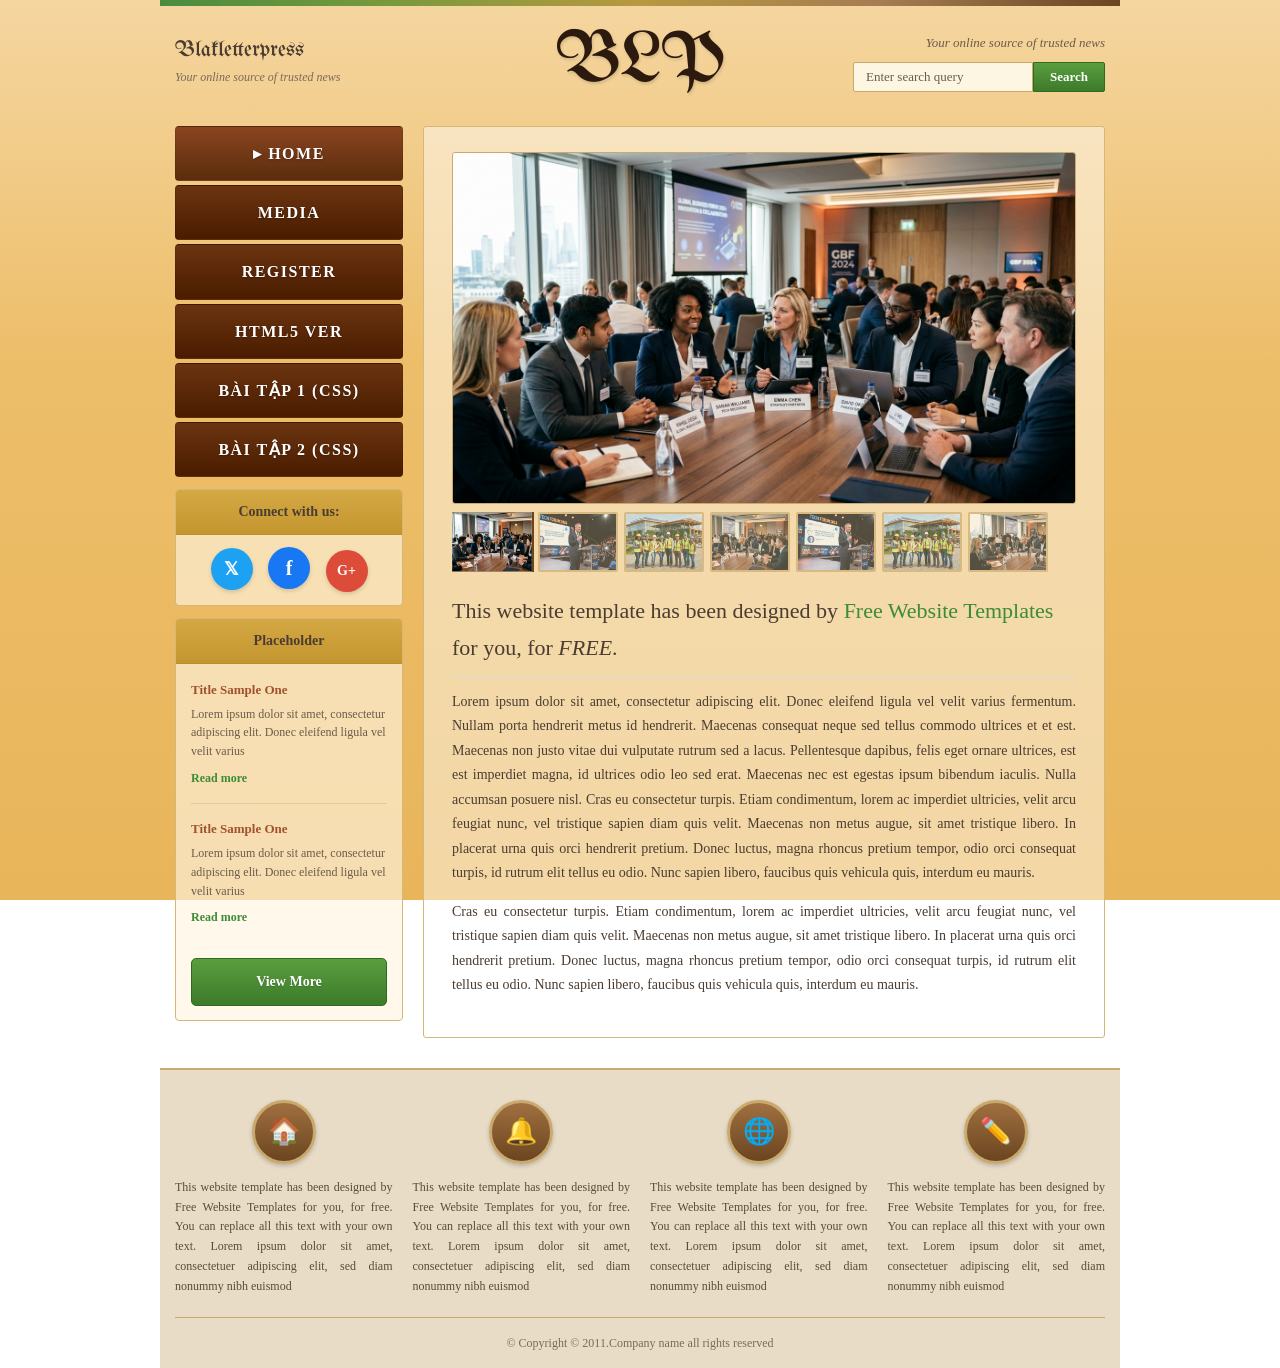
==== commit 0cf9ba5e: "feat: hoàn thành chẩn đoán và sửa lỗi CSS cho Bài tập 1 và Bài tập 2 (Box model & Positioning)" ====
--- a/index.html
+++ b/index.html
@@ -94,6 +94,12 @@
                             <li>
                                 <a href="index_new.html">HTML5 Ver</a>
                             </li>
+                            <li>
+                                <a href="Bai tap 1 Tim va sua loi CSS/trang.html">Bài tập 1 (CSS)</a>
+                            </li>
+                            <li>
+                                <a href="Bai tap 2 Tim va sua loi CSS/trang.html">Bài tập 2 (CSS)</a>
+                            </li>
                         </ul>
                     </div>
                 </div>
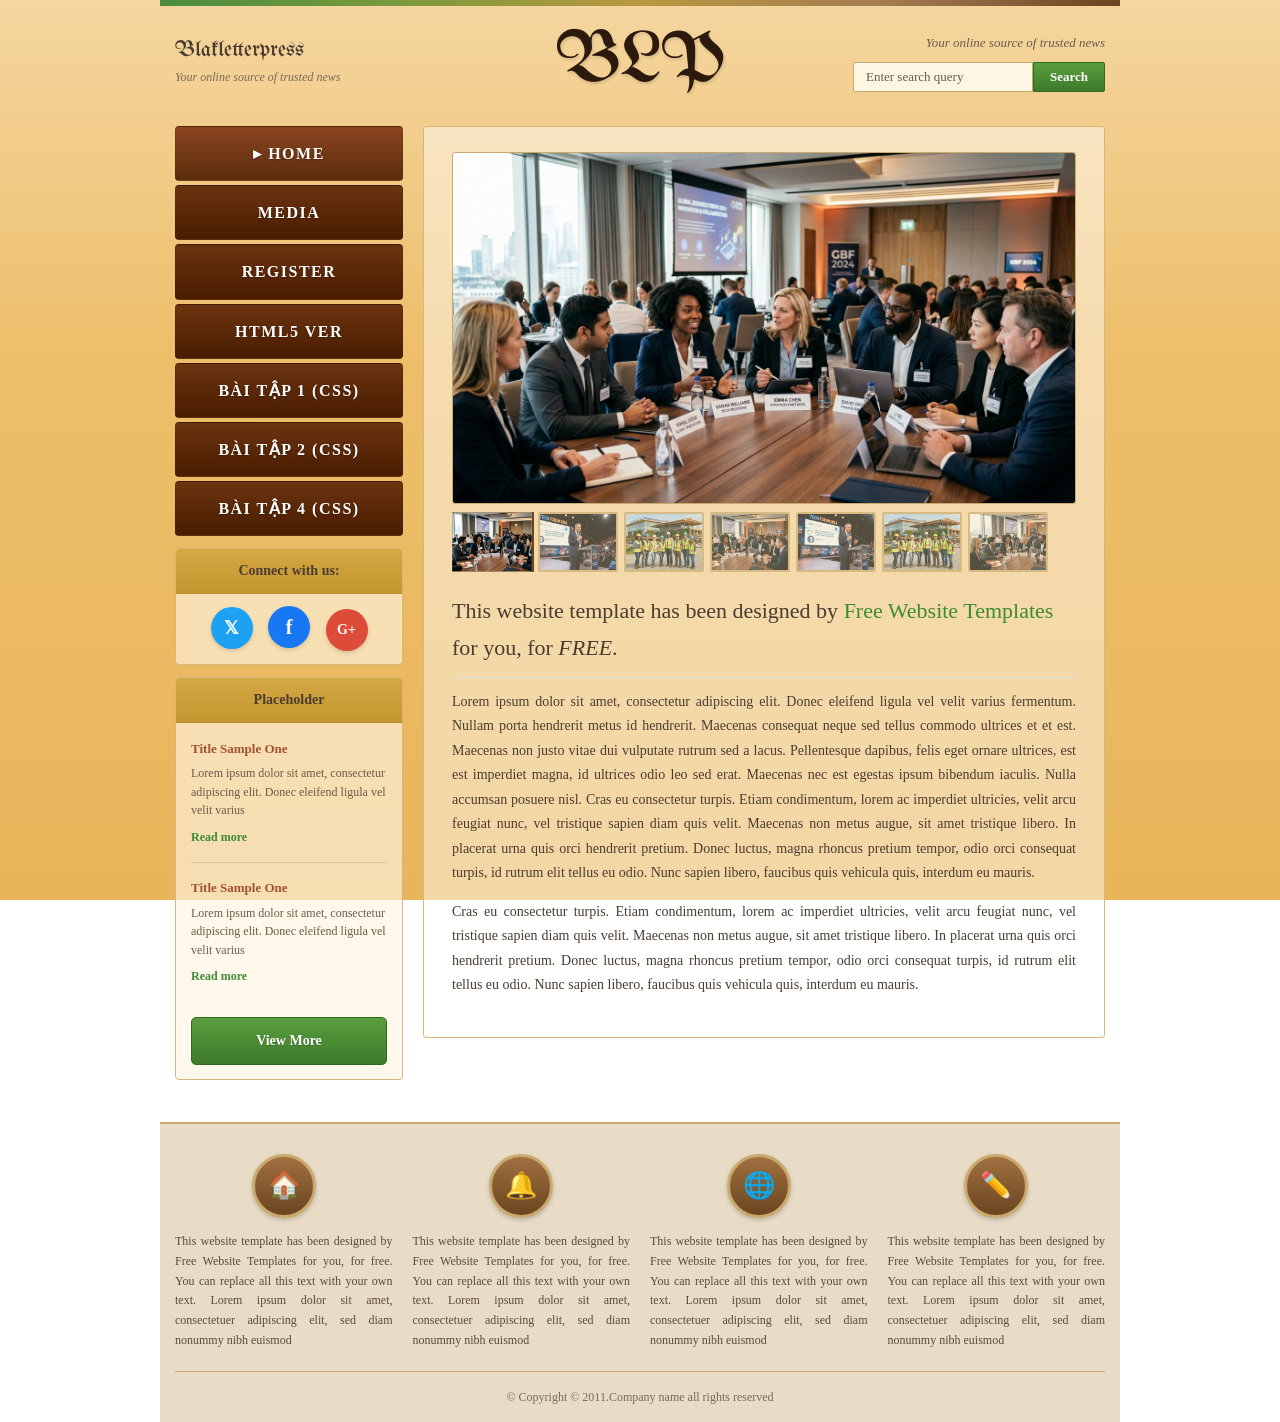
==== commit f7fe1df8: "feat: hoàn thành Bài tập 4 - Xây dựng CSS responsive cho trang Blakletterpress" ====
--- a/index.html
+++ b/index.html
@@ -100,6 +100,9 @@
                             <li>
                                 <a href="Bai tap 2 Tim va sua loi CSS/trang.html">Bài tập 2 (CSS)</a>
                             </li>
+                            <li>
+                                <a href="Bai tap 4 Xay dung CSS/trang-goc.html">Bài tập 4 (CSS)</a>
+                            </li>
                         </ul>
                     </div>
                 </div>
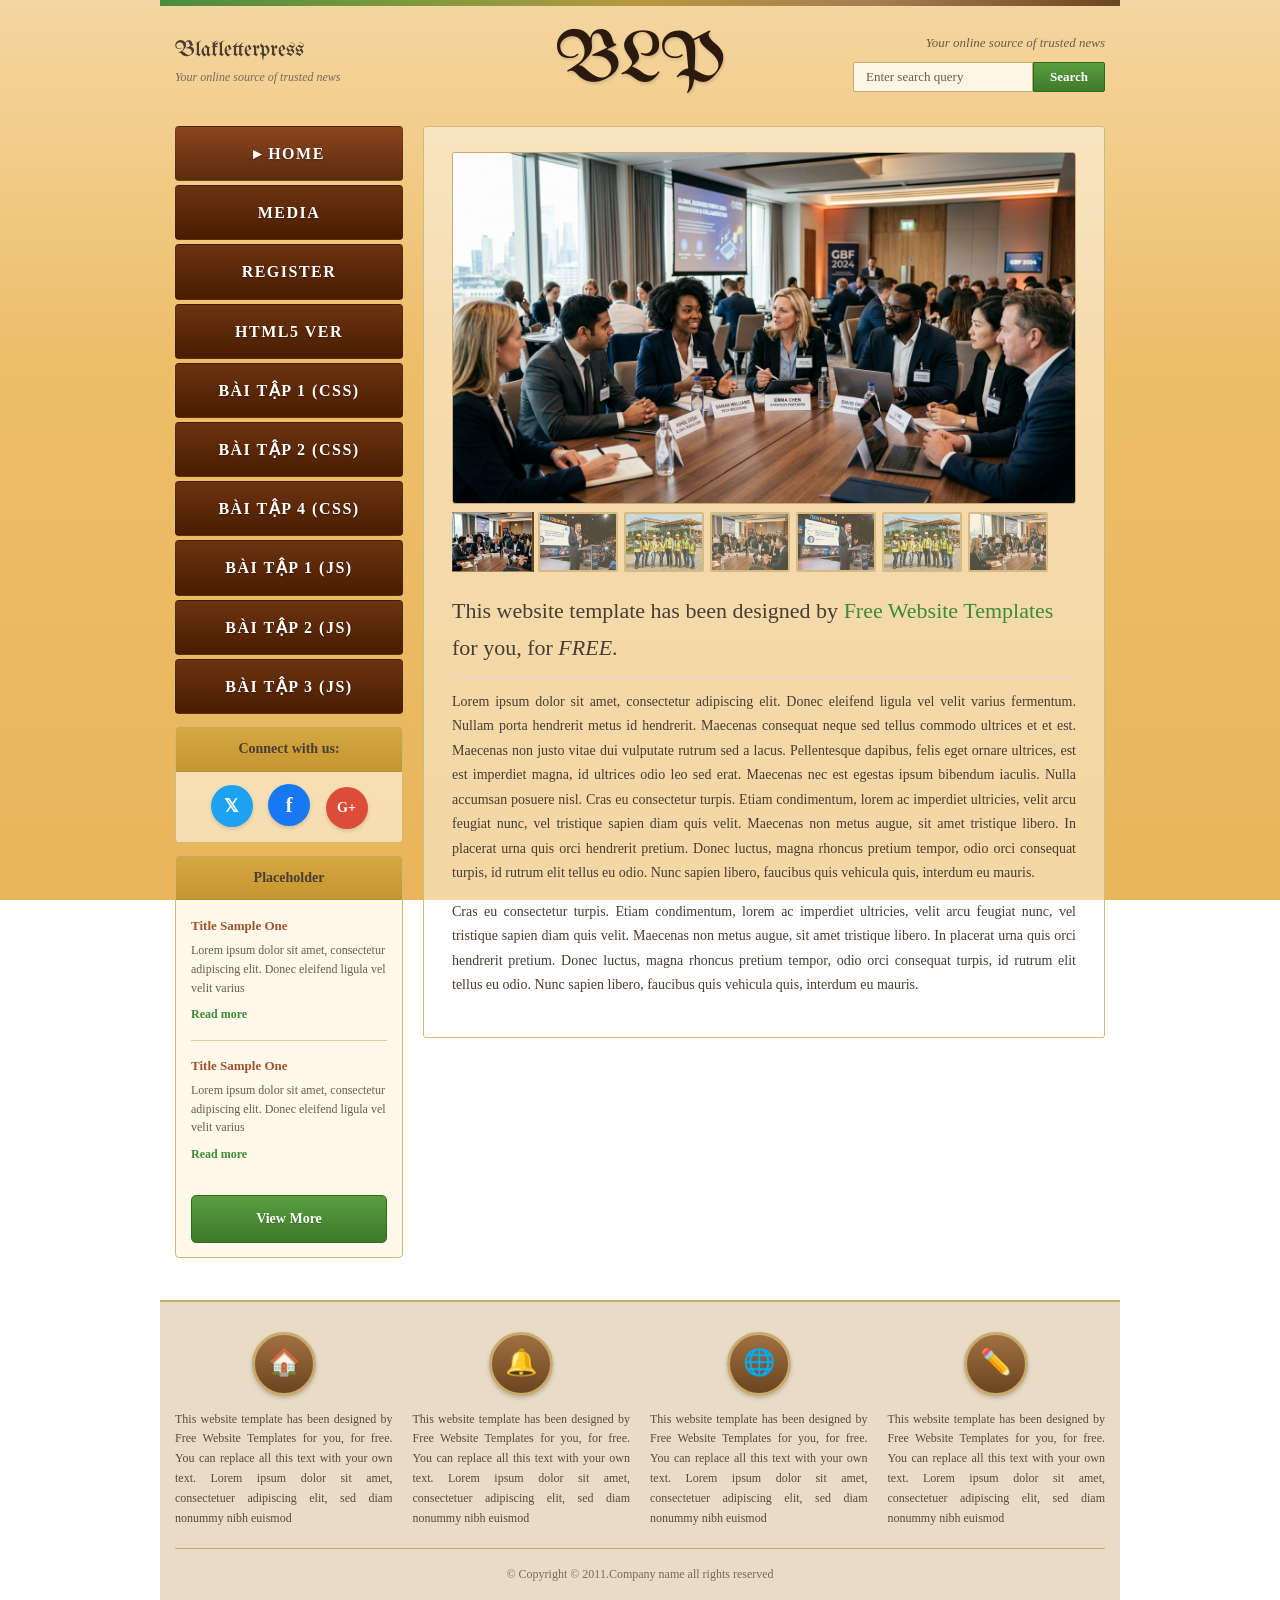
==== commit 5e836e8e: "feat: cập nhật menu điều hướng trang index.html dẫn link tới Bài tập 1, 2, 3 (JS)" ====
--- a/index.html
+++ b/index.html
@@ -103,6 +103,15 @@
                             <li>
                                 <a href="Bai tap 4 Xay dung CSS/trang-goc.html">Bài tập 4 (CSS)</a>
                             </li>
+                            <li>
+                                <a href="Bai tap 1 - JS phieu bao gia va xac nhan don in/index.html">Bài tập 1 (JS)</a>
+                            </li>
+                            <li>
+                                <a href="Bai tap 2 - JS tin tuc va gio hang/index.html">Bài tập 2 (JS)</a>
+                            </li>
+                            <li>
+                                <a href="Bai tap 3 - JS thu vien anh va tin nhanh/index.html">Bài tập 3 (JS)</a>
+                            </li>
                         </ul>
                     </div>
                 </div>
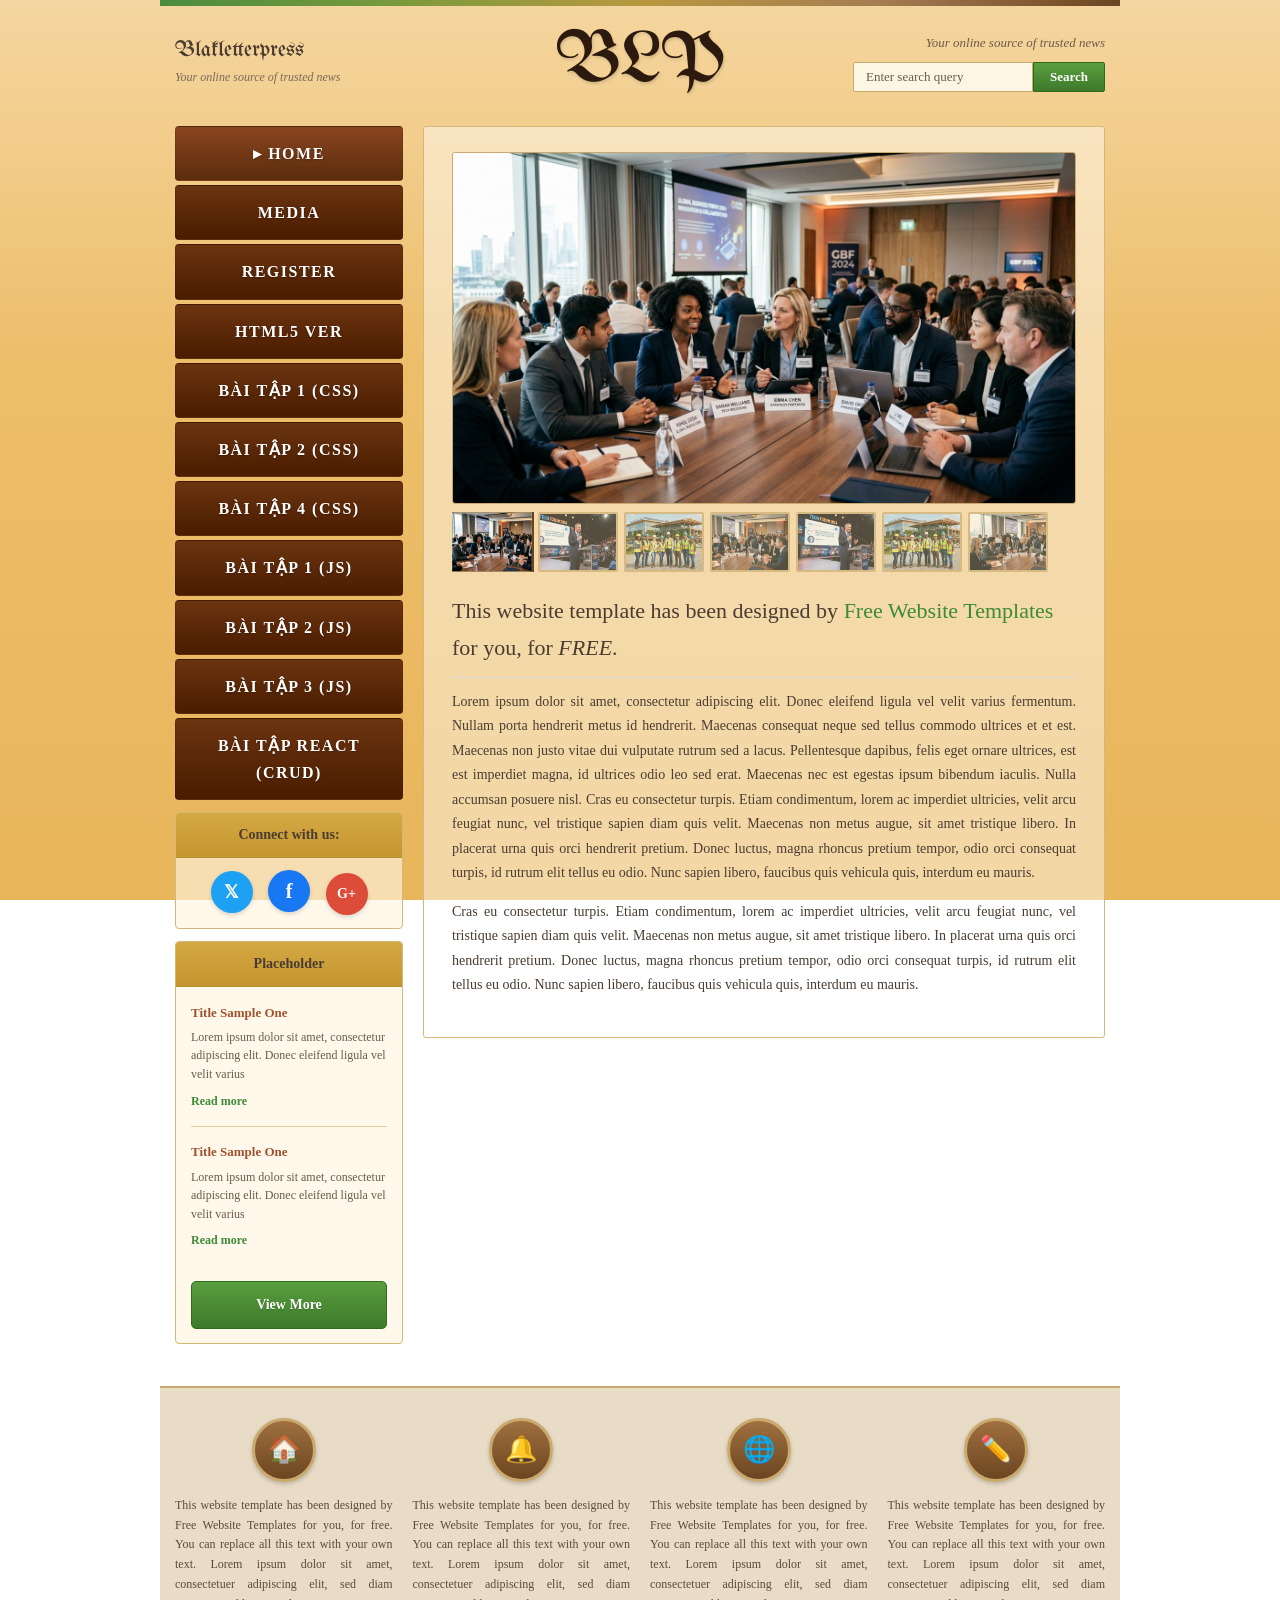
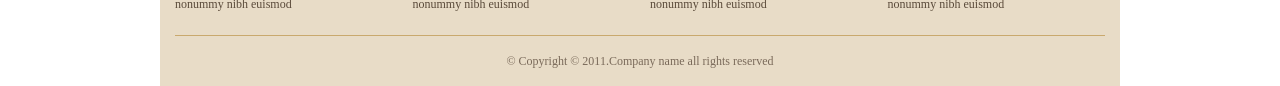
==== commit ec755266: "feat: hoàn thành Bài tập React CRUD, sơ đồ Component/State Lifting và báo cáo" ====
--- a/index.html
+++ b/index.html
@@ -112,6 +112,9 @@
                             <li>
                                 <a href="Bai tap 3 - JS thu vien anh va tin nhanh/index.html">Bài tập 3 (JS)</a>
                             </li>
+                            <li>
+                                <a href="Bai tap React - CRUD/index.html">Bài tập React (CRUD)</a>
+                            </li>
                         </ul>
                     </div>
                 </div>
